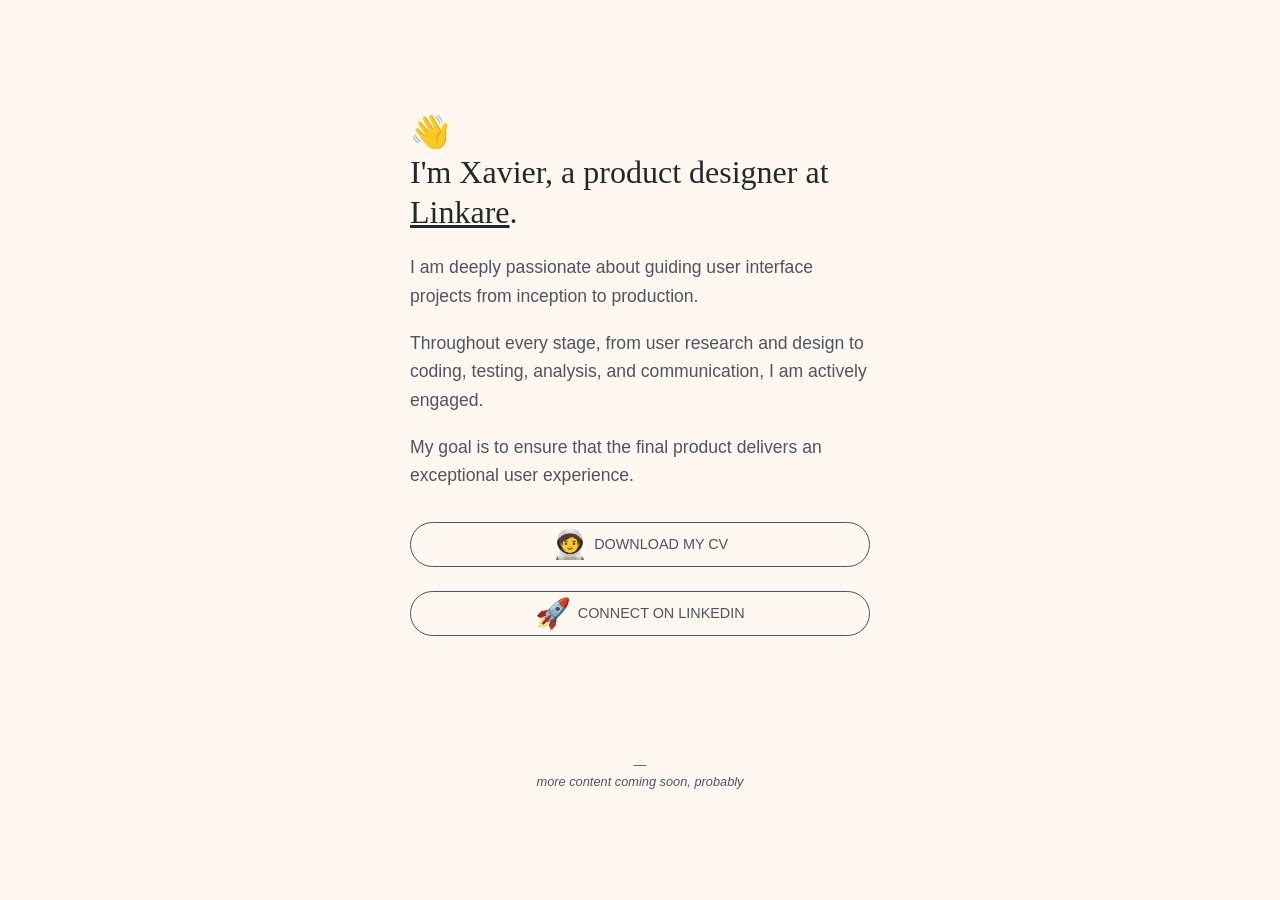
==== index.html @ 376df2b8 "lang change" ====
<!DOCTYPE html>
<html lang="en">
    <head>
        <meta charset='utf-8'>
        <meta http-equiv="X-UA-Compatible" content="chrome=1">
        <meta content="width=device-width, initial-scale=1" name="viewport" />
        <meta name="description" content="xgoncalves.github.io : ">

        <link rel="stylesheet" type="text/css" media="screen" href="styles/stylesheet.css">

        <title>Xavier G.</title>
        <link rel="icon" type="image/x-icon" href="/resources/favicon.ico">
    </head>

    <body>
        <a href="#main-content" id="skip-to-content">Skip to content</a>
        <div id="main-content">
            <div class="card">
                <h1><span>👋</span> I'm Xavier, a product designer at <a href="https://www.linkare.com" target="_blank" title="Linkare website">Linkare</a>.</h1>
                <p>I am deeply passionate about guiding user interface projects from inception to production.</p>
                <p>Throughout every stage, from user research and design to coding, testing, analysis, and communication, I am actively engaged.</p>
                <p>My goal is to ensure that the final product delivers an exceptional user experience.</p>
                <div class="links">
                    <a href="resources/XavierGoncalves-CV.pdf" target="_blank" title="curriculum"><span>🧑‍🚀</span> Download my CV</a>
                    <a href="https://www.linkedin.com/in/xavier-goncalves/" target="_blank" title="linkedin"><span>🚀</span> Connect on Linkedin</a>
                </div>
            </div>
            <p class="coming-soon">—<br/>more content coming soon, probably</p>
        </div>
    </body>
</html>
---- styles/stylesheet.css ----
html,
body {
    height: 100%;
}

body {
    background: #FFF8F0;
    color: #20292C;
    padding: 0;
    margin: 0;
    font-family: Georgia, Times, Times New Roman, serif;
}

#skip-to-content {
    clip: rect(0 0 0 0);
    position: absolute;
}

#main-content {
    padding: 1rem;
}

.card {
    margin: 4rem auto;
    max-width: 460px;
    padding: 2rem 2rem;
}

h1 {
    font-weight: normal;
    margin-top: 0;
    line-height: 2.5rem;
}

h1 span {
    display: block;
}

h1 a {
    color: #20292C;
}

p {
    font-size: 1.1rem;
}

p,
.links a {
    line-height: 1.8rem;
    font-family: Arial, Helvetica, sans-serif;
    color: #4B5563;
    display: block;
}

.links {
    margin-top: 2rem;
}

.links a {
    margin-bottom: 1.5rem;
    text-decoration: none;
    display: flex;
    border: 1px solid #4B5563;
    border-radius: 50px;
    justify-content: center;
    align-items: center;
    padding: 7px 20px;
    text-transform: uppercase;
    font-size: 0.9rem;
}

.links a:hover {
    background: #20292C;
    color: #FFF8F0;
}

a span {
    font-size: 1.8rem;
    margin-right: 0.4rem;
}

.coming-soon {
    color: #4B5563;
    line-height: 1.1rem;
    text-align: center;
    font-style: italic;
    font-size: 0.8rem;
}

@media screen and (max-width: 600px) {
    .card {
        margin: 1rem auto 2rem;
        max-width: 100%;
    }
}
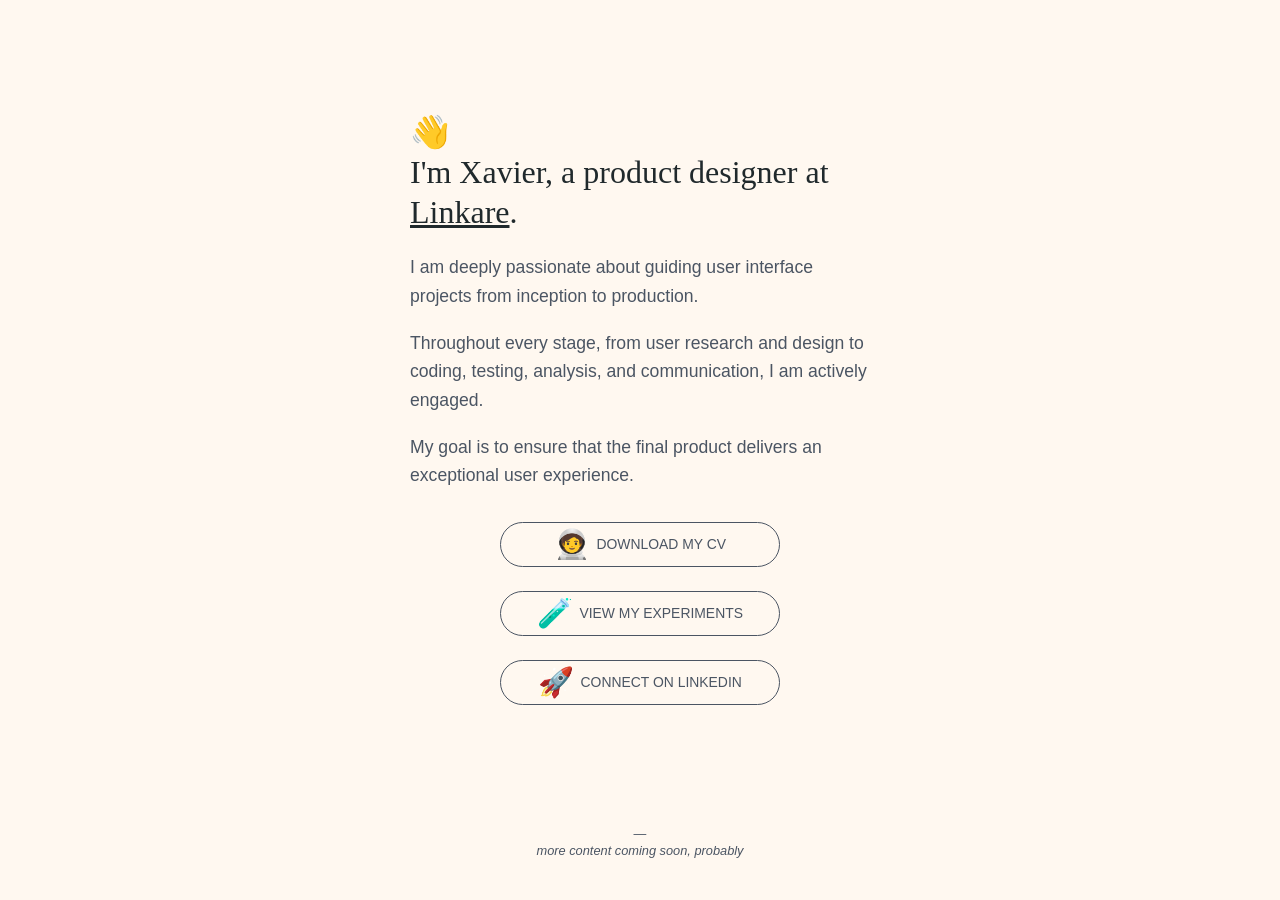
==== commit 21105b1d: "Add new link" ====
--- a/index.html
+++ b/index.html
@@ -22,6 +22,7 @@
                 <p>My goal is to ensure that the final product delivers an exceptional user experience.</p>
                 <div class="links">
                     <a href="resources/XavierGoncalves-CV.pdf" target="_blank" title="curriculum"><span>🧑‍🚀</span> Download my CV</a>
+                    <a href="https://codepen.io/collection/ArprPM" target="_blank" title="experiments"><span>🧪</span> View my experiments</a>
                     <a href="https://www.linkedin.com/in/xavier-goncalves/" target="_blank" title="linkedin"><span>🚀</span> Connect on Linkedin</a>
                 </div>
             </div>
--- a/styles/stylesheet.css
+++ b/styles/stylesheet.css
@@ -53,7 +53,8 @@
 }
 
 .links {
-    margin-top: 2rem;
+    margin: 2rem auto 0;
+    max-width: 280px;
 }
 
 .links a {
@@ -66,7 +67,8 @@
     align-items: center;
     padding: 7px 20px;
     text-transform: uppercase;
-    font-size: 0.9rem;
+    font-size: 0.87rem;
+    max-width: 280px;
 }
 
 .links a:hover {
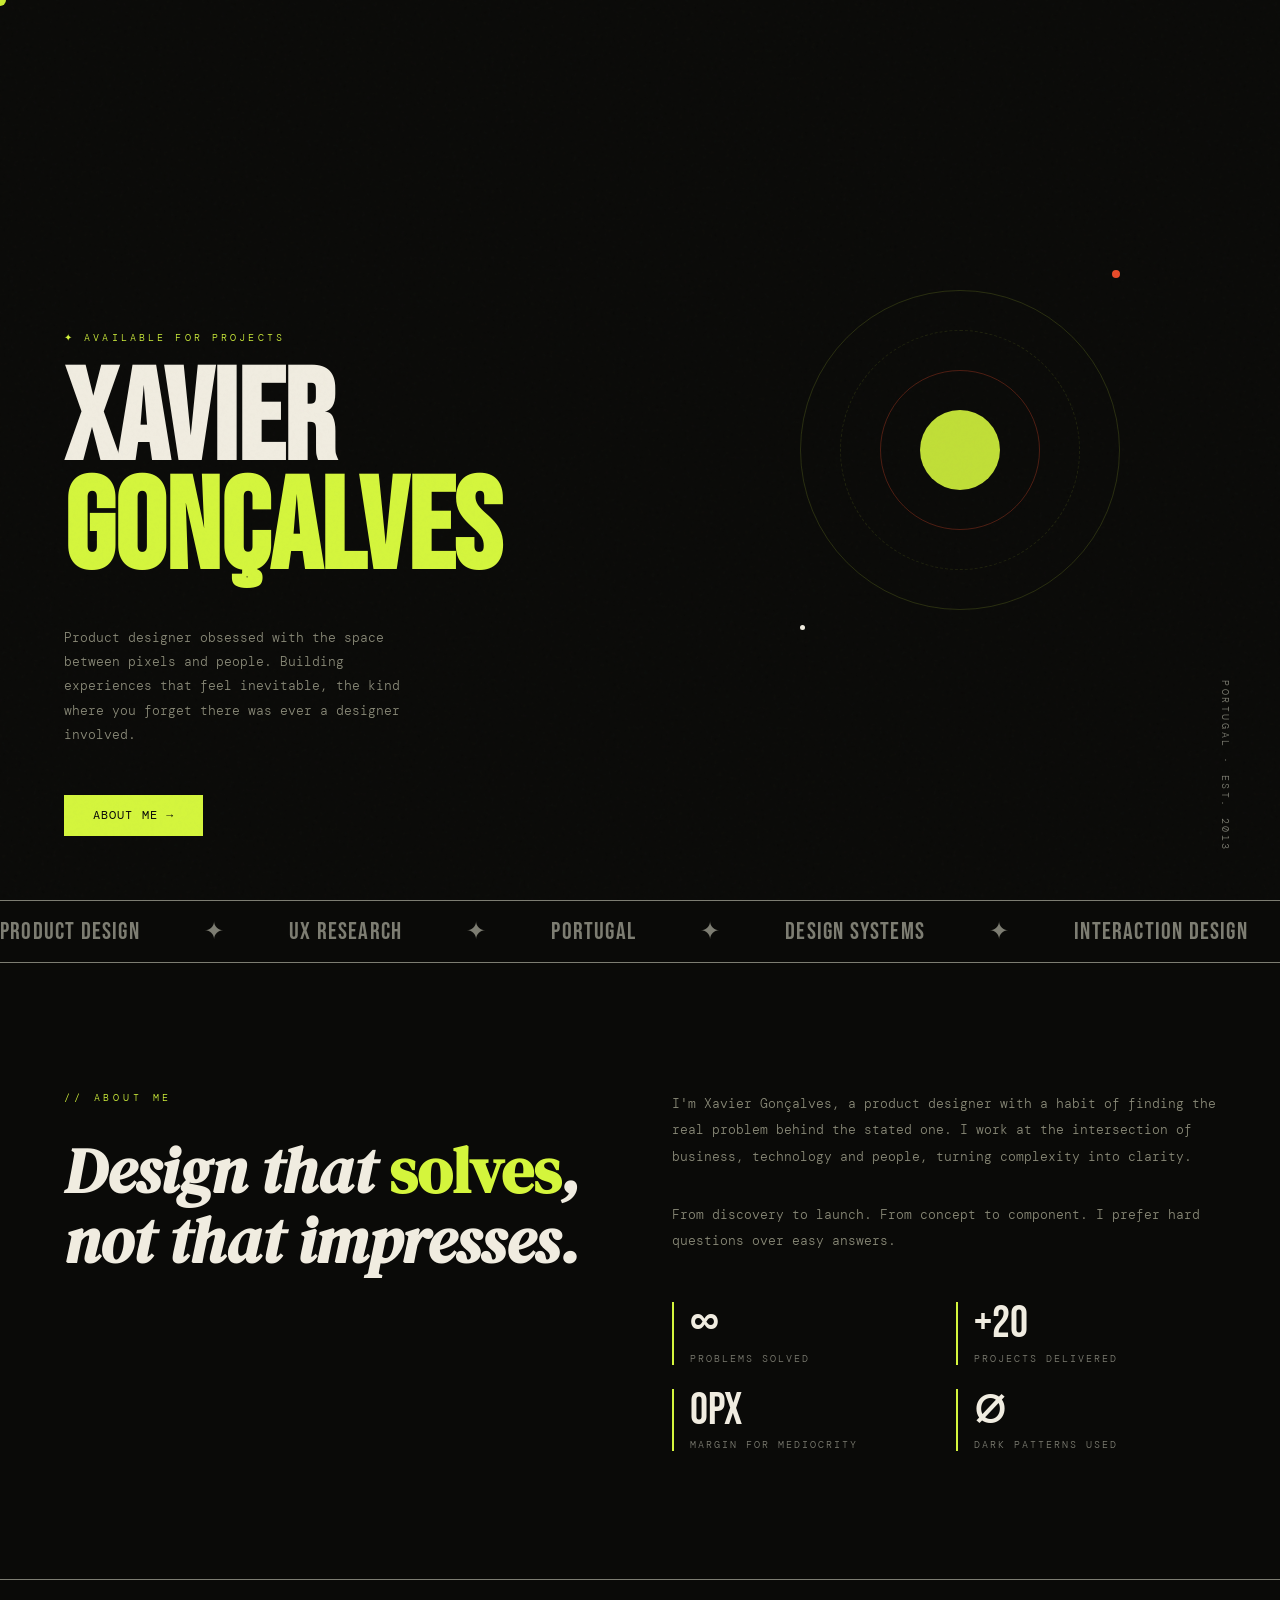
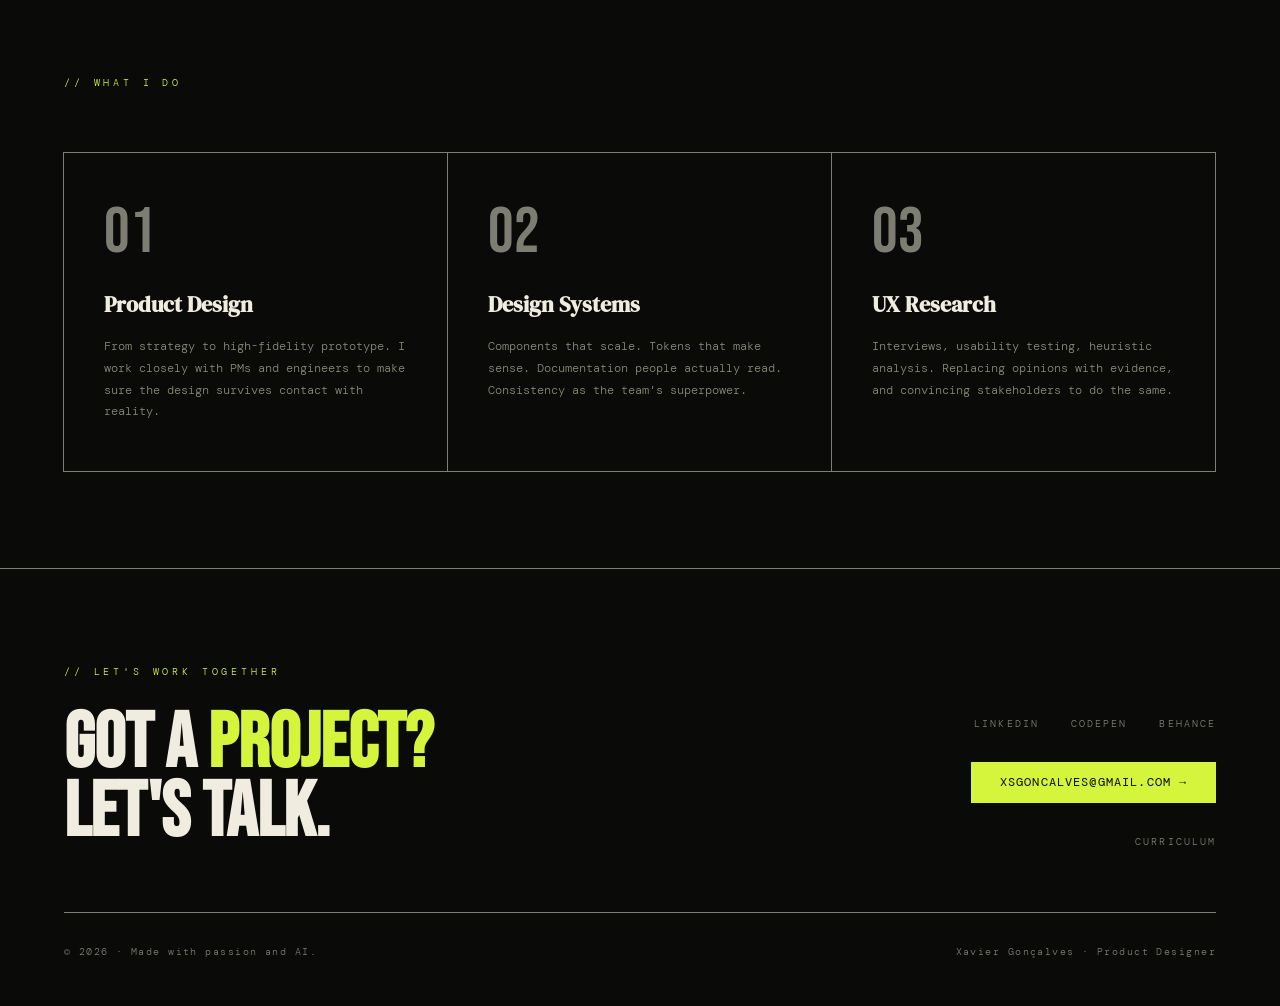
==== commit 9d4836d7: "Redesign Out with old, in with the new" ====
--- a/index.html
+++ b/index.html
@@ -1,32 +1,740 @@
 <!DOCTYPE html>
 <html lang="en">
-    <head>
-        <meta charset='utf-8'>
-        <meta http-equiv="X-UA-Compatible" content="chrome=1">
-        <meta content="width=device-width, initial-scale=1" name="viewport" />
-        <meta name="description" content="xgoncalves.github.io : ">
-
-        <link rel="stylesheet" type="text/css" media="screen" href="styles/stylesheet.css">
-
-        <title>Xavier G.</title>
-        <link rel="icon" type="image/x-icon" href="/resources/favicon.ico">
-    </head>
-
-    <body>
-        <a href="#main-content" id="skip-to-content">Skip to content</a>
-        <div id="main-content">
-            <div class="card">
-                <h1><span>👋</span> I'm Xavier, a product designer at <a href="https://www.linkare.com" target="_blank" title="Linkare website">Linkare</a>.</h1>
-                <p>I am deeply passionate about guiding user interface projects from inception to production.</p>
-                <p>Throughout every stage, from user research and design to coding, testing, analysis, and communication, I am actively engaged.</p>
-                <p>My goal is to ensure that the final product delivers an exceptional user experience.</p>
-                <div class="links">
-                    <a href="resources/XavierGoncalves-CV.pdf" target="_blank" title="curriculum"><span>🧑‍🚀</span> Download my CV</a>
-                    <a href="https://codepen.io/collection/ArprPM" target="_blank" title="experiments"><span>🧪</span> View my experiments</a>
-                    <a href="https://www.linkedin.com/in/xavier-goncalves/" target="_blank" title="linkedin"><span>🚀</span> Connect on Linkedin</a>
-                </div>
-            </div>
-            <p class="coming-soon">—<br/>more content coming soon, probably</p>
+<head>
+  <meta charset="UTF-8" />
+  <meta name="viewport" content="width=device-width, initial-scale=1.0"/>
+  <title>Xavier Gonçalves · Product Designer</title>
+  <link rel="icon" type="image/png" href="./favicon.png">
+  <link href="https://fonts.googleapis.com/css2?family=Bebas+Neue&family=DM+Serif+Display:ital@0;1&family=DM+Mono:wght@300;400&display=swap" rel="stylesheet"/>
+  <style>
+    :root {
+      --bg: #0a0a08;
+      --ink: #f0ece0;
+      --accent: #d4f53c;
+      --red: #e84b2a;
+      --muted: #7d7d72;
+      --mid: #8a8a78;
+    }
+
+    *, *::before, *::after { box-sizing: border-box; margin: 0; padding: 0; }
+
+    html { scroll-behavior: smooth; }
+
+    body {
+      background: var(--bg);
+      color: var(--ink);
+      font-family: 'DM Mono', monospace;
+      font-weight: 300;
+      overflow-x: hidden;
+      cursor: none;
+    }
+
+    /* CUSTOM CURSOR */
+    #cursor {
+      position: fixed;
+      width: 12px; height: 12px;
+      background: var(--accent);
+      border-radius: 50%;
+      pointer-events: none;
+      z-index: 9999;
+      transform: translate(-50%, -50%);
+      transition: transform 0.1s, width 0.2s, height 0.2s, background 0.2s;
+      mix-blend-mode: difference;
+    }
+    #cursor.hovering {
+      width: 40px; height: 40px;
+      background: var(--accent);
+    }
+
+    /* NOISE OVERLAY */
+    body::before {
+      content: '';
+      position: fixed;
+      inset: 0;
+      background-image: url("data:image/svg+xml,%3Csvg viewBox='0 0 256 256' xmlns='http://www.w3.org/2000/svg'%3E%3Cfilter id='noise'%3E%3CfeTurbulence type='fractalNoise' baseFrequency='0.9' numOctaves='4' stitchTiles='stitch'/%3E%3C/filter%3E%3Crect width='100%25' height='100%25' filter='url(%23noise)' opacity='0.04'/%3E%3C/svg%3E");
+      pointer-events: none;
+      z-index: 9998;
+      opacity: 0.5;
+    }
+
+    /* HERO */
+    #hero {
+      min-height: 100vh;
+      display: grid;
+      grid-template-columns: 1fr 1fr;
+      position: relative;
+      overflow: hidden;
+    }
+
+    .hero-left {
+      display: flex;
+      flex-direction: column;
+      justify-content: flex-end;
+      padding: 4rem 3rem 4rem 4rem;
+      position: relative;
+      z-index: 2;
+    }
+
+    .tag {
+      font-size: 0.65rem;
+      letter-spacing: 0.3em;
+      color: var(--accent);
+      text-transform: uppercase;
+      margin-bottom: 1.5rem;
+      opacity: 0;
+      animation: fadeUp 0.8s forwards 0.3s;
+    }
+
+    .hero-name {
+      font-family: 'Bebas Neue', sans-serif;
+      font-size: clamp(4.5rem, 10vw, 10rem);
+      line-height: 0.85;
+      color: var(--ink);
+      opacity: 0;
+      animation: fadeUp 0.9s forwards 0.5s;
+    }
+
+    .hero-name span {
+      color: var(--accent);
+      display: block;
+    }
+
+    .hero-desc {
+      margin-top: 2.5rem;
+      font-size: 0.8rem;
+      line-height: 1.9;
+      color: var(--mid);
+      max-width: 340px;
+      opacity: 0;
+      animation: fadeUp 0.9s forwards 0.8s;
+    }
+
+    .hero-cta {
+      margin-top: 3rem;
+      display: flex;
+      align-items: center;
+      gap: 2rem;
+      opacity: 0;
+      animation: fadeUp 0.9s forwards 1s;
+    }
+
+    .btn-primary {
+      display: inline-flex;
+      align-items: center;
+      gap: 0.6rem;
+      background: var(--accent);
+      color: var(--bg);
+      padding: 0.8rem 1.8rem;
+      font-family: 'DM Mono', monospace;
+      font-size: 0.72rem;
+      letter-spacing: 0.1em;
+      text-decoration: none;
+      text-transform: uppercase;
+      font-weight: 400;
+      transition: background 0.2s, transform 0.2s;
+    }
+    .btn-primary:hover {
+      background: var(--ink);
+      transform: translateY(-2px);
+    }
+
+    .scroll-hint {
+      font-size: 0.65rem;
+      letter-spacing: 0.2em;
+      color: var(--muted);
+      text-transform: uppercase;
+    }
+
+    .hero-right {
+      position: relative;
+      overflow: hidden;
+    }
+
+    .hero-visual {
+      position: absolute;
+      inset: 0;
+      display: flex;
+      align-items: center;
+      justify-content: center;
+    }
+
+    /* Animated geometric design element */
+    .geo-ring {
+      position: absolute;
+      border-radius: 50%;
+      border: 1px solid;
+      animation: spin linear infinite;
+    }
+    .geo-ring:nth-child(1) {
+      width: 320px; height: 320px;
+      border-color: rgba(212,245,60,0.15);
+      animation-duration: 20s;
+    }
+    .geo-ring:nth-child(2) {
+      width: 240px; height: 240px;
+      border-color: rgba(212,245,60,0.1);
+      border-style: dashed;
+      animation-duration: 14s;
+      animation-direction: reverse;
+    }
+    .geo-ring:nth-child(3) {
+      width: 160px; height: 160px;
+      border-color: rgba(232,75,42,0.3);
+      animation-duration: 9s;
+    }
+
+    .geo-dot {
+      position: absolute;
+      border-radius: 50%;
+    }
+    .geo-dot:nth-child(4) {
+      width: 80px; height: 80px;
+      background: var(--accent);
+      opacity: 0.9;
+      animation: pulse 3s ease-in-out infinite;
+    }
+    .geo-dot:nth-child(5) {
+      width: 8px; height: 8px;
+      background: var(--red);
+      top: 30%; right: 25%;
+      animation: float 4s ease-in-out infinite;
+    }
+    .geo-dot:nth-child(6) {
+      width: 5px; height: 5px;
+      background: var(--ink);
+      bottom: 30%; left: 25%;
+      animation: float 5s ease-in-out infinite 1s;
+    }
+
+    .hero-country {
+      position: absolute;
+      bottom: 3rem;
+      right: 3rem;
+      font-size: 0.65rem;
+      letter-spacing: 0.25em;
+      text-transform: uppercase;
+      color: var(--muted);
+      writing-mode: vertical-rl;
+      opacity: 0;
+      animation: fadeIn 1s forwards 1.5s;
+    }
+
+    /* MARQUEE */
+    .marquee-wrap {
+      border-top: 1px solid var(--muted);
+      border-bottom: 1px solid var(--muted);
+      overflow: hidden;
+      padding: 1rem 0;
+      background: transparent;
+    }
+
+    .marquee-track {
+      display: flex;
+      gap: 4rem;
+      white-space: nowrap;
+      animation: marquee 18s linear infinite;
+    }
+
+    .marquee-item {
+      font-family: 'Bebas Neue', sans-serif;
+      font-size: 1.5rem;
+      letter-spacing: 0.05em;
+      color: var(--muted);
+      flex-shrink: 0;
+    }
+
+    .marquee-item b {
+      color: var(--accent);
+    }
+
+    /* ABOUT SECTION */
+    #about {
+      display: grid;
+      grid-template-columns: 1fr 1fr;
+      padding: 8rem 4rem;
+      gap: 4rem;
+    }
+
+    .section-label {
+      font-size: 0.6rem;
+      letter-spacing: 0.4em;
+      text-transform: uppercase;
+      color: var(--accent);
+      margin-bottom: 2rem;
+    }
+
+    .about-left h2 {
+      font-family: 'DM Serif Display', serif;
+      font-style: italic;
+      font-size: clamp(2.5rem, 5vw, 4rem);
+      line-height: 1.1;
+      color: var(--ink);
+    }
+
+    .about-left h2 strong {
+      font-style: normal;
+      color: var(--accent);
+    }
+
+    .about-right {
+      display: flex;
+      flex-direction: column;
+      justify-content: center;
+      gap: 2rem;
+    }
+
+    .about-right p {
+      font-size: 0.82rem;
+      line-height: 2;
+      color: var(--mid);
+    }
+
+    .stats-grid {
+      display: grid;
+      grid-template-columns: 1fr 1fr;
+      gap: 1.5rem;
+      margin-top: 1rem;
+    }
+
+    .stat-item {
+      border-left: 2px solid var(--accent);
+      padding-left: 1rem;
+    }
+
+    .stat-num {
+      font-family: 'Bebas Neue', sans-serif;
+      font-size: 2.8rem;
+      color: var(--ink);
+      line-height: 1;
+    }
+
+    .stat-label {
+      font-size: 0.62rem;
+      letter-spacing: 0.2em;
+      text-transform: uppercase;
+      color: var(--muted);
+      margin-top: 0.3rem;
+    }
+
+    /* SERVICES */
+    #services {
+      padding: 6rem 4rem;
+      border-top: 1px solid var(--muted);
+    }
+
+    #services .section-label { margin-bottom: 4rem; }
+
+    .services-grid {
+      display: grid;
+      grid-template-columns: repeat(3, 1fr);
+      gap: 0;
+    }
+
+    .service-card {
+      padding: 3rem 2.5rem;
+      border: 1px solid var(--muted);
+      margin: -1px 0 0 -1px;
+      position: relative;
+      overflow: hidden;
+      transition: border-color 0.3s;
+    }
+
+    .service-card::before {
+      content: '';
+      position: absolute;
+      inset: 0;
+      background: var(--accent);
+      transform: scaleY(0);
+      transform-origin: bottom;
+      transition: transform 0.4s cubic-bezier(0.76, 0, 0.24, 1);
+      z-index: 0;
+    }
+
+    .service-card:hover::before { transform: scaleY(1); }
+    .service-card:hover .service-num,
+    .service-card:hover .service-title,
+    .service-card:hover .service-text { color: var(--bg); }
+
+    .service-num {
+      font-family: 'Bebas Neue', sans-serif;
+      font-size: 4rem;
+      color: var(--muted);
+      line-height: 1;
+      position: relative;
+      z-index: 1;
+      transition: color 0.3s;
+    }
+
+    .service-title {
+      font-family: 'DM Serif Display', serif;
+      font-size: 1.4rem;
+      color: var(--ink);
+      margin: 1.5rem 0 1rem;
+      position: relative;
+      z-index: 1;
+      transition: color 0.3s;
+    }
+
+    .service-text {
+      font-size: 0.75rem;
+      line-height: 1.8;
+      color: var(--mid);
+      position: relative;
+      z-index: 1;
+      transition: color 0.3s;
+    }
+
+    /* FOOTER */
+    #footer {
+      padding: 6rem 4rem 3rem;
+      border-top: 1px solid var(--muted);
+      display: grid;
+      grid-template-columns: 1fr 1fr;
+      gap: 4rem;
+      align-items: end;
+    }
+
+    .footer-headline {
+      font-family: 'Bebas Neue', sans-serif;
+      font-size: clamp(3rem, 6vw, 6rem);
+      line-height: 0.9;
+      color: var(--ink);
+    }
+
+    .footer-headline span { color: var(--accent); }
+
+    .footer-right {
+      display: flex;
+      flex-direction: column;
+      gap: 2rem;
+      align-items: flex-end;
+    }
+
+    .social-row {
+      display: flex;
+      gap: 2rem;
+    }
+
+    .social-link {
+      font-size: 0.65rem;
+      letter-spacing: 0.2em;
+      text-transform: uppercase;
+      color: var(--muted);
+      text-decoration: none;
+      transition: color 0.2s;
+      position: relative;
+    }
+
+    .social-link::after {
+      content: '';
+      position: absolute;
+      left: 0; bottom: -2px;
+      width: 0; height: 1px;
+      background: var(--accent);
+      transition: width 0.3s;
+    }
+
+    .social-link:hover { color: var(--accent); }
+    .social-link:hover::after { width: 100%; }
+
+    .footer-copy {
+      font-size: 0.6rem;
+      color: var(--muted);
+      letter-spacing: 0.15em;
+    }
+
+    .footer-bottom {
+      grid-column: 1 / -1;
+      border-top: 1px solid var(--muted);
+      padding-top: 2rem;
+      display: flex;
+      justify-content: space-between;
+      align-items: center;
+    }
+
+    /* FOCUS VISIBLE */
+    :focus-visible {
+      outline: 2px solid var(--accent);
+      outline-offset: 4px;
+    }
+
+    /* SKIP LINK */
+    .skip-link {
+      position: absolute;
+      top: -100%;
+      left: 1rem;
+      background: var(--accent);
+      color: var(--bg);
+      padding: 0.6rem 1.2rem;
+      font-size: 0.8rem;
+      font-weight: 400;
+      text-decoration: none;
+      z-index: 99999;
+      transition: top 0.2s;
+    }
+    .skip-link:focus { top: 1rem; }
+
+    /* ANIMATIONS */
+    @keyframes fadeUp {
+      from { opacity: 0; transform: translateY(30px); }
+      to { opacity: 1; transform: translateY(0); }
+    }
+    @keyframes fadeIn {
+      from { opacity: 0; }
+      to { opacity: 1; }
+    }
+    @keyframes spin {
+      from { transform: rotate(0deg); }
+      to { transform: rotate(360deg); }
+    }
+    @keyframes pulse {
+      0%, 100% { transform: scale(1); opacity: 0.9; }
+      50% { transform: scale(1.1); opacity: 0.6; }
+    }
+    @keyframes float {
+      0%, 100% { transform: translateY(0); }
+      50% { transform: translateY(-15px); }
+    }
+    @keyframes marquee {
+      from { transform: translateX(0); }
+      to { transform: translateX(-50%); }
+    }
+
+    /* SCROLL ANIMATIONS */
+    .reveal {
+      opacity: 0;
+      transform: translateY(40px);
+      transition: opacity 0.8s ease, transform 0.8s ease;
+    }
+    .reveal.visible {
+      opacity: 1;
+      transform: none;
+    }
+
+    /* REDUCED MOTION */
+    @media (prefers-reduced-motion: reduce) {
+      *, *::before, *::after {
+        animation-duration: 0.01ms !important;
+        animation-iteration-count: 1 !important;
+        transition-duration: 0.01ms !important;
+      }
+      .marquee-track { animation: none; }
+      body { cursor: auto; }
+      #cursor { display: none; }
+      .reveal { opacity: 1; transform: none; }
+    }
+
+    /* RESPONSIVE */
+    @media (max-width: 768px) {
+      #hero { grid-template-columns: 1fr; }
+      .hero-right { display: none; }
+      #about { grid-template-columns: 1fr; padding: 4rem 2rem; }
+      .services-grid { grid-template-columns: 1fr; }
+      #services { padding: 4rem 2rem; }
+      #footer { grid-template-columns: 1fr; padding: 4rem 2rem 2rem; }
+      .footer-right { align-items: flex-start; }
+    }
+  </style>
+</head>
+<body>
+
+  <a href="#hero" class="skip-link">Skip to content</a>
+
+  <div id="cursor" aria-hidden="true"></div>
+
+  <!-- HERO -->
+  <section id="hero">
+    <div class="hero-left">
+      <p class="tag">✦ Available for projects</p>
+      <h1 class="hero-name">
+        Xavier
+        <span>Gonçalves</span>
+      </h1>
+      <p class="hero-desc">
+        Product designer obsessed with the space between pixels and people.
+        Building experiences that feel inevitable, the kind where you forget
+        there was ever a designer involved.
+      </p>
+      <div class="hero-cta">
+        <a href="#about" class="btn-primary">About me →</a>
+      </div>
+    </div>
+    <div class="hero-right" aria-hidden="true">
+      <div class="hero-visual">
+        <div class="geo-ring"></div>
+        <div class="geo-ring"></div>
+        <div class="geo-ring"></div>
+        <div class="geo-dot"></div>
+        <div class="geo-dot"></div>
+        <div class="geo-dot"></div>
+      </div>
+      <p class="hero-country">Portugal · Est. 2013</p>
+    </div>
+  </section>
+
+  <!-- MARQUEE -->
+  <div class="marquee-wrap" aria-hidden="true">
+    <div class="marquee-track">
+      <span class="marquee-item">Product Design</span>
+      <span class="marquee-item">✦</span>
+      <span class="marquee-item">UX Research</span>
+      <span class="marquee-item">✦</span>
+      <span class="marquee-item">Portugal</span>
+      <span class="marquee-item">✦</span>
+      <span class="marquee-item">Design Systems</span>
+      <span class="marquee-item">✦</span>
+      <span class="marquee-item">Interaction Design</span>
+      <span class="marquee-item">✦</span>
+      <span class="marquee-item">Xavier</span>
+      <span class="marquee-item">✦</span>
+      <span class="marquee-item">Product Design</span>
+      <span class="marquee-item">✦</span>
+      <span class="marquee-item">UX Research</span>
+      <span class="marquee-item">✦</span>
+      <span class="marquee-item">Portugal</span>
+      <span class="marquee-item">✦</span>
+      <span class="marquee-item">Design Systems</span>
+      <span class="marquee-item">✦</span>
+      <span class="marquee-item">Interaction Design</span>
+      <span class="marquee-item">✦</span>
+      <span class="marquee-item">Gonçalves</span>
+      <span class="marquee-item">✦</span>
+    </div>
+  </div>
+
+  <!-- ABOUT -->
+  <section id="about">
+    <div class="about-left reveal">
+      <p class="section-label">// about me</p>
+      <h2>
+        Design that <strong>solves</strong>,
+        not that <em>impresses.</em>
+      </h2>
+    </div>
+    <div class="about-right reveal">
+      <p>
+        I'm Xavier Gonçalves, a product designer with a habit of finding
+        the real problem behind the stated one. I work at the intersection
+        of business, technology and people, turning complexity into clarity.
+      </p>
+      <p>
+        From discovery to launch. From concept to component. I prefer
+        hard questions over easy answers.
+      </p>
+      <div class="stats-grid">
+        <div class="stat-item">
+          <div class="stat-num">∞</div>
+          <div class="stat-label">Problems solved</div>
         </div>
-    </body>
+        <div class="stat-item">
+          <div class="stat-num">+20</div>
+          <div class="stat-label">Projects delivered</div>
+        </div>
+        <div class="stat-item">
+          <div class="stat-num">0px</div>
+          <div class="stat-label">Margin for mediocrity</div>
+        </div>
+        <div class="stat-item">
+          <div class="stat-num">∅</div>
+          <div class="stat-label">Dark patterns used</div>
+        </div>
+      </div>
+    </div>
+  </section>
+
+  <!-- SERVICES -->
+  <section id="services">
+    <p class="section-label">// what I do</p>
+    <div class="services-grid">
+      <div class="service-card reveal">
+        <div class="service-num">01</div>
+        <h3 class="service-title">Product Design</h3>
+        <p class="service-text">
+          From strategy to high-fidelity prototype.
+          I work closely with PMs and engineers to make sure
+          the design survives contact with reality.
+        </p>
+      </div>
+      <div class="service-card reveal">
+        <div class="service-num">02</div>
+        <h3 class="service-title">Design Systems</h3>
+        <p class="service-text">
+          Components that scale. Tokens that make sense.
+          Documentation people actually read. Consistency
+          as the team's superpower.
+        </p>
+      </div>
+      <div class="service-card reveal">
+        <div class="service-num">03</div>
+        <h3 class="service-title">UX Research</h3>
+        <p class="service-text">
+          Interviews, usability testing, heuristic analysis.
+          Replacing opinions with evidence, and convincing
+          stakeholders to do the same.
+        </p>
+      </div>
+    </div>
+  </section>
+
+  <!-- FOOTER -->
+  <footer id="footer">
+    <div class="footer-left reveal">
+      <p class="section-label">// let's work together</p>
+      <h2 class="footer-headline">
+        Got a <span>project?</span><br>
+        Let's talk.
+      </h2>
+    </div>
+    <div class="footer-right reveal">
+      <div class="social-row">
+        <a href="https://www.linkedin.com/in/xavier-goncalves" target="_blank" rel="noopener noreferrer" class="social-link">LinkedIn</a>
+        <a href="https://codepen.io/collection/ArprPM" target="_blank" rel="noopener noreferrer" class="social-link">Codepen</a>
+        <a href="https://www.behance.net/xaviergoncalves" target="_blank" rel="noopener noreferrer" class="social-link">Behance</a>
+      </div>
+      <a href="mailto:xsgoncalves@gmail.com" class="btn-primary">xsgoncalves@gmail.com →</a>
+      <a href="https://xgoncalves.github.io/resources/XavierGoncalves-CV.pdf" target="_blank" rel="noopener noreferrer" class="social-link">Curriculum</a>
+    </div>
+    <div class="footer-bottom">
+      <span class="footer-copy">© 2026 · Made with passion and AI.</span>
+      <span class="footer-copy">Xavier Gonçalves · Product Designer</span>
+    </div>
+  </footer>
+
+  <script>
+    // Custom cursor
+    const cursor = document.getElementById('cursor');
+    document.addEventListener('mousemove', e => {
+      cursor.style.left = e.clientX + 'px';
+      cursor.style.top = e.clientY + 'px';
+    });
+
+    const hoverTargets = document.querySelectorAll('a, button, .service-card');
+    hoverTargets.forEach(el => {
+      el.addEventListener('mouseenter', () => cursor.classList.add('hovering'));
+      el.addEventListener('mouseleave', () => cursor.classList.remove('hovering'));
+    });
+
+    // Scroll reveal
+    const reveals = document.querySelectorAll('.reveal');
+    const observer = new IntersectionObserver((entries) => {
+      entries.forEach((entry, i) => {
+        if (entry.isIntersecting) {
+          setTimeout(() => entry.target.classList.add('visible'), i * 120);
+          observer.unobserve(entry.target);
+        }
+      });
+    }, { threshold: 0.1 });
+    reveals.forEach(el => observer.observe(el));
+
+    // Parallax on hero geo rings
+    document.addEventListener('mousemove', e => {
+      const x = (e.clientX / window.innerWidth - 0.5) * 20;
+      const y = (e.clientY / window.innerHeight - 0.5) * 20;
+      document.querySelectorAll('.geo-ring').forEach((ring, i) => {
+        const factor = (i + 1) * 0.4;
+        ring.style.transform = `translate(${x * factor}px, ${y * factor}px)`;
+      });
+    });
+  </script>
+</body>
 </html>
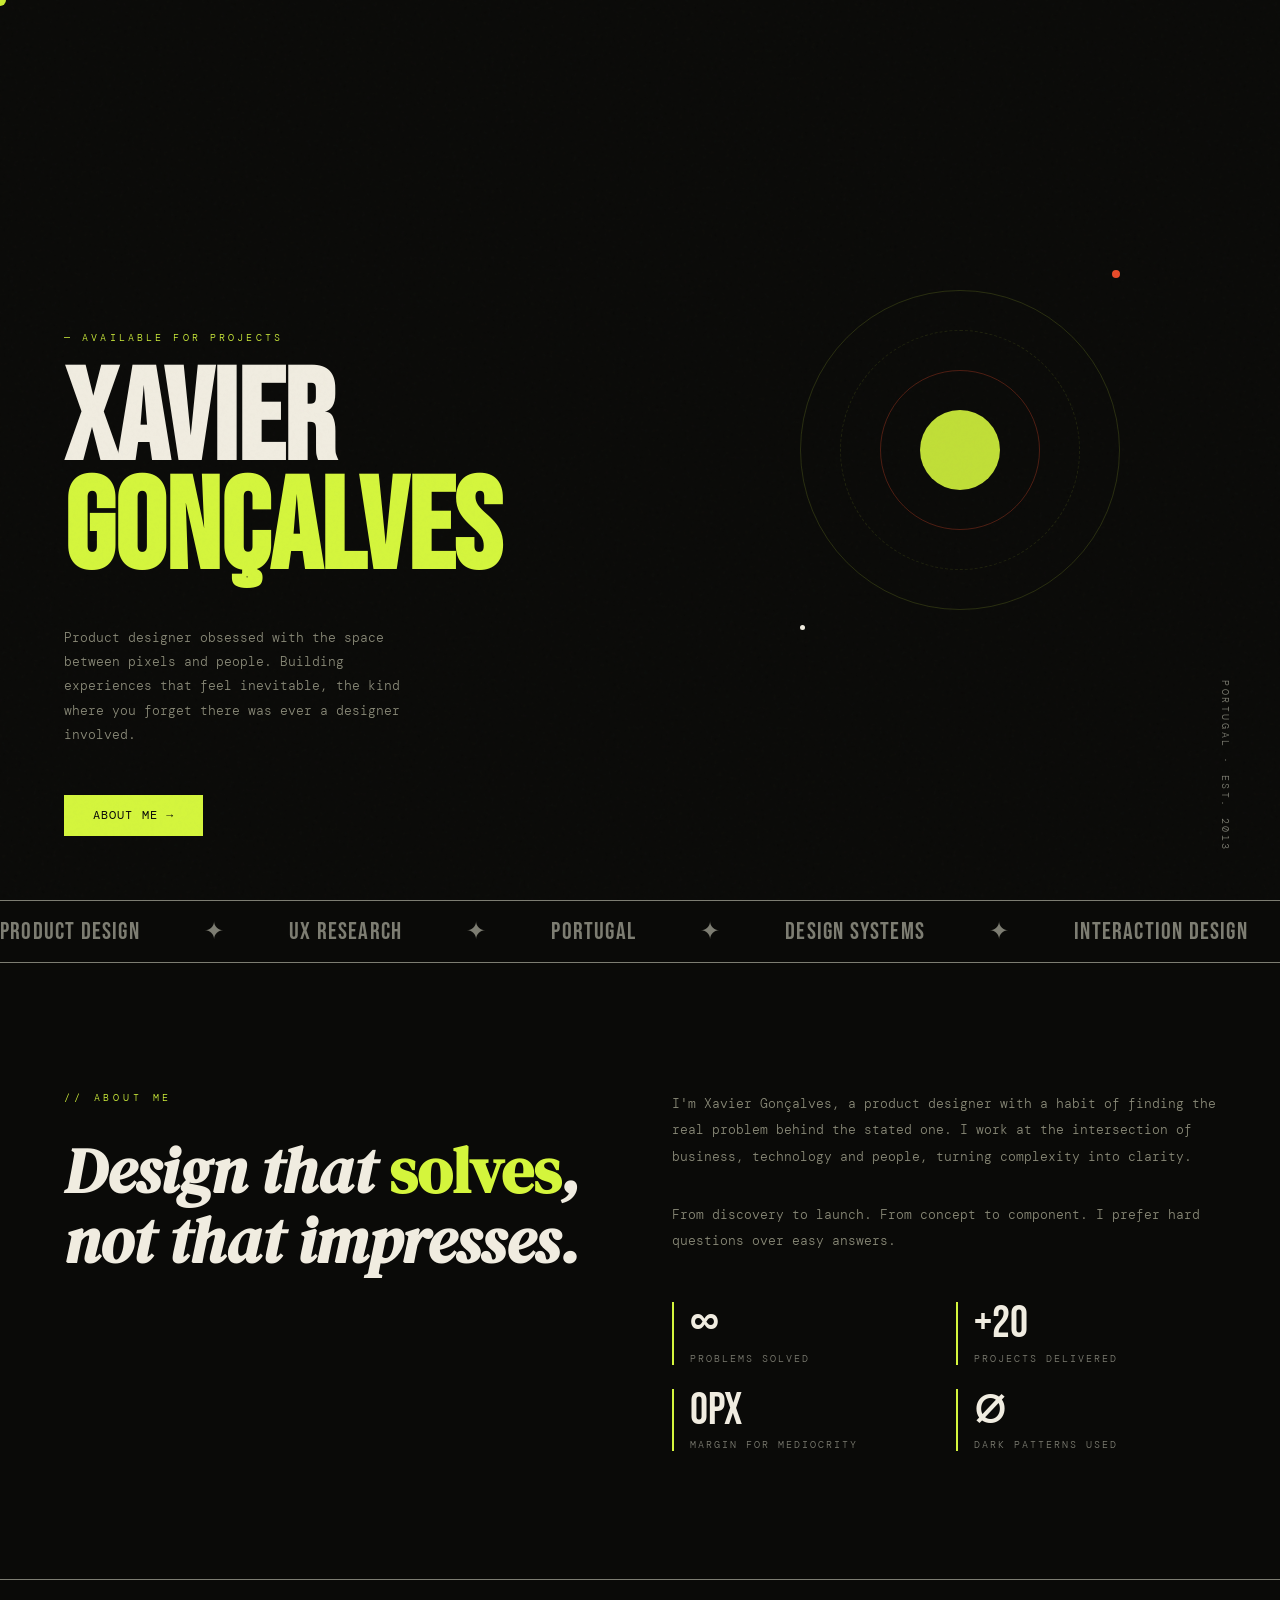
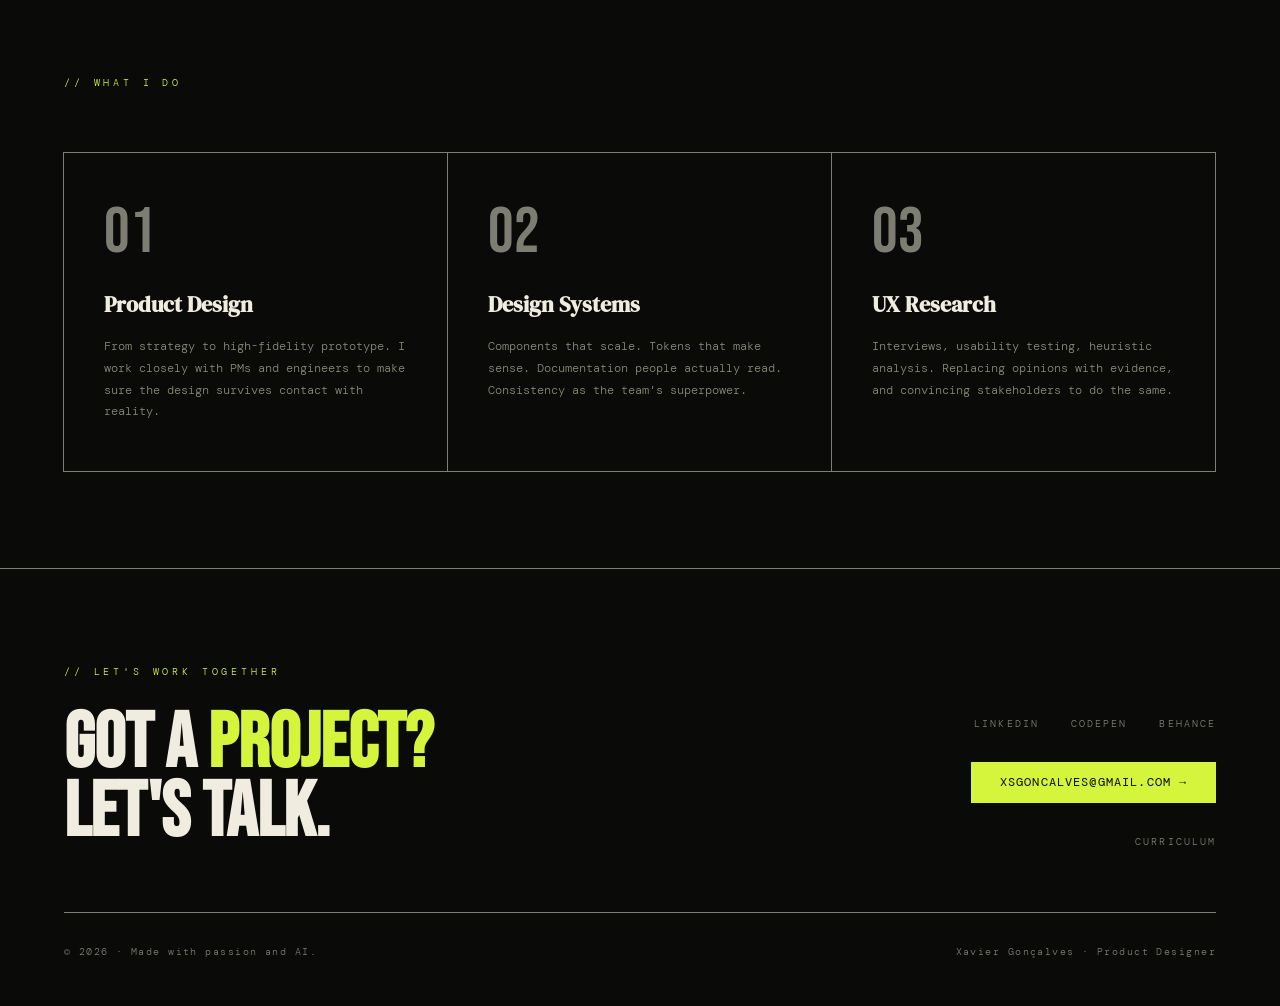
==== commit fcfd2b02: "Update index.html changed character" ====
--- a/index.html
+++ b/index.html
@@ -545,7 +545,7 @@
   <!-- HERO -->
   <section id="hero">
     <div class="hero-left">
-      <p class="tag">✦ Available for projects</p>
+      <p class="tag">— Available for projects</p>
       <h1 class="hero-name">
         Xavier
         <span>Gonçalves</span>
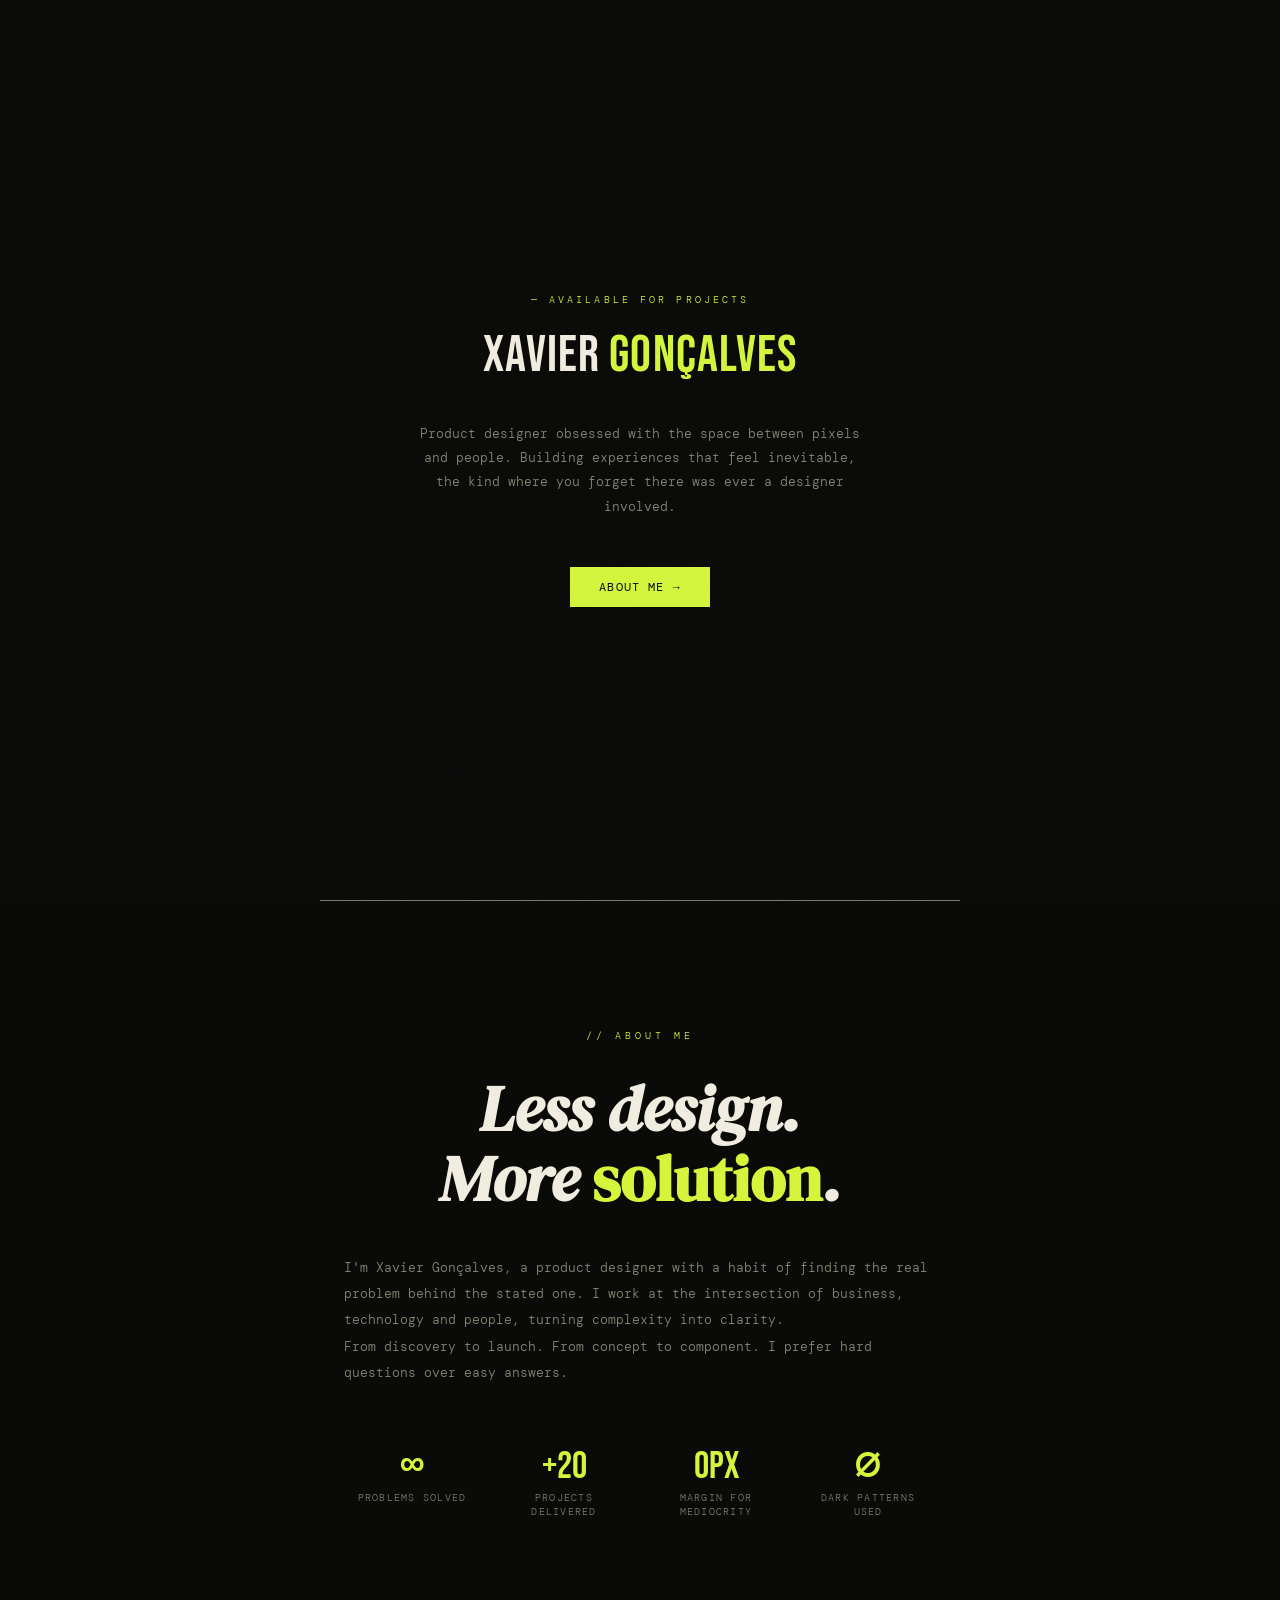
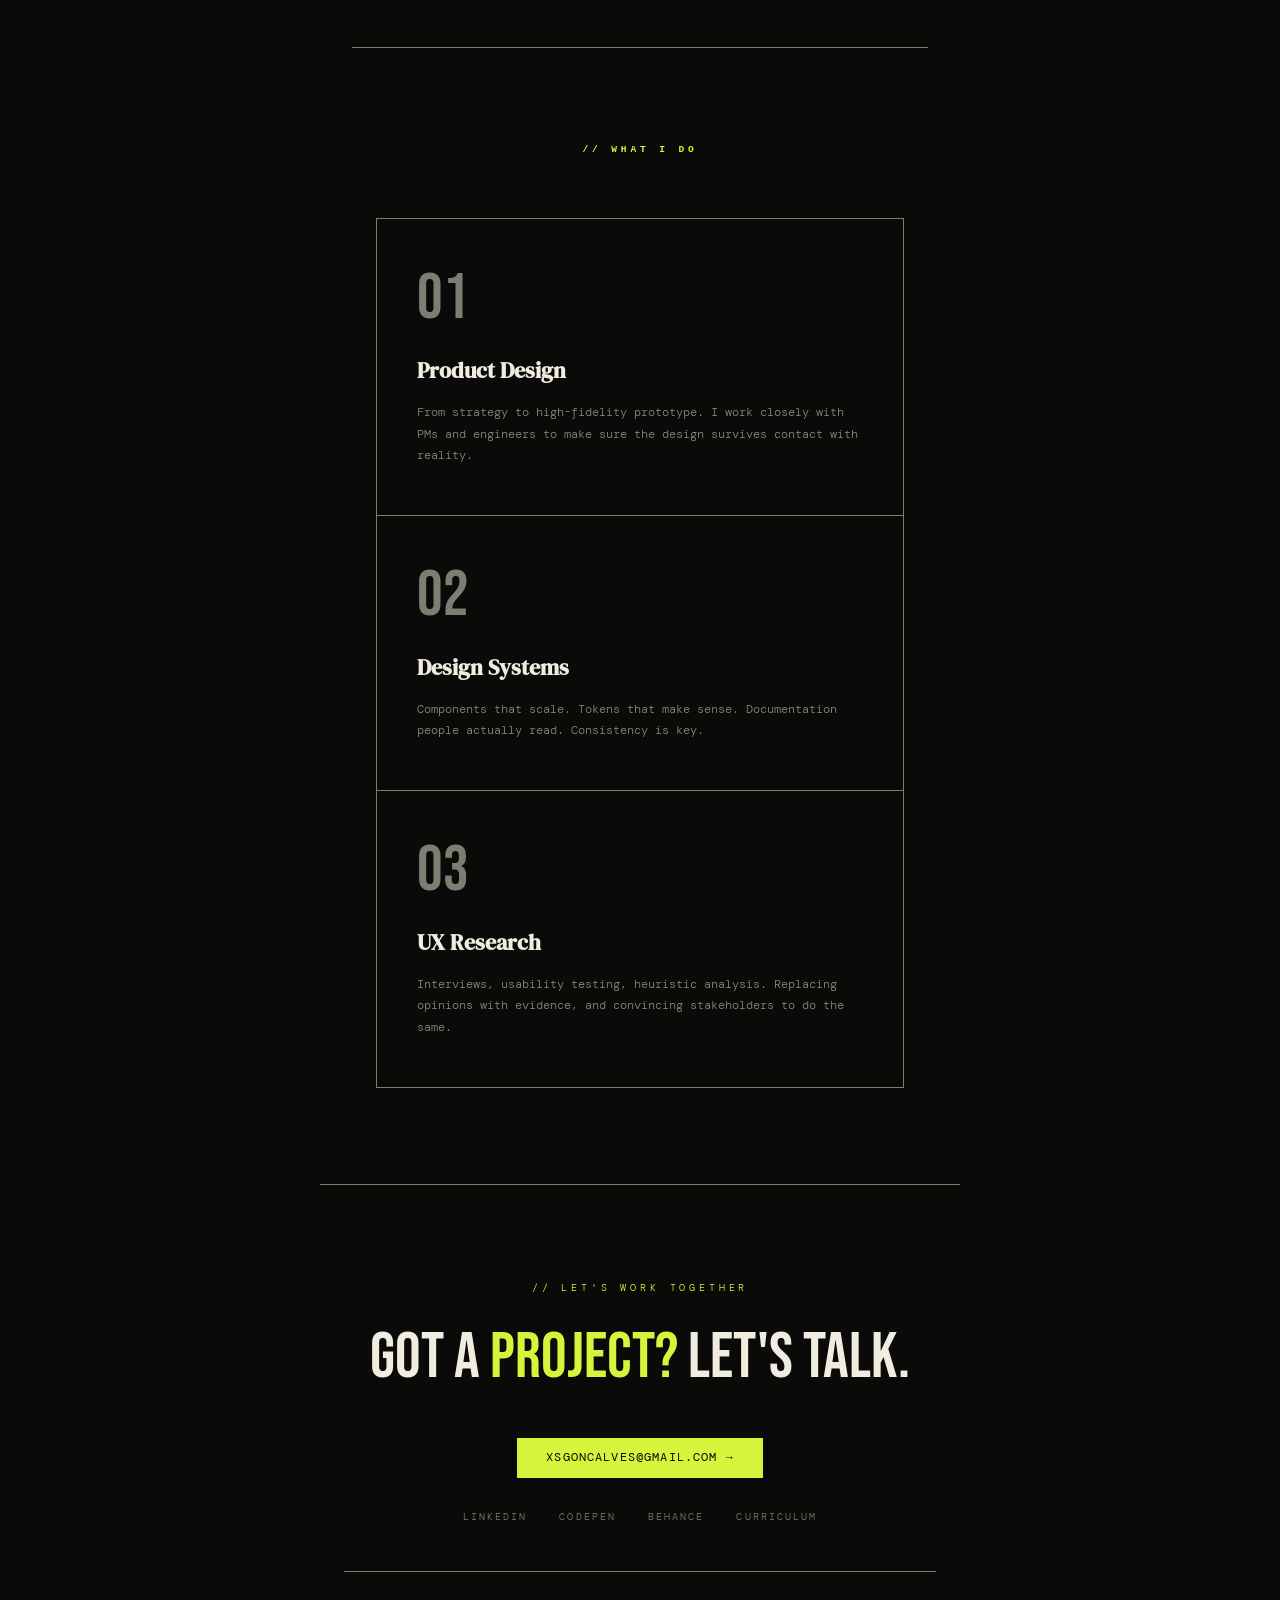
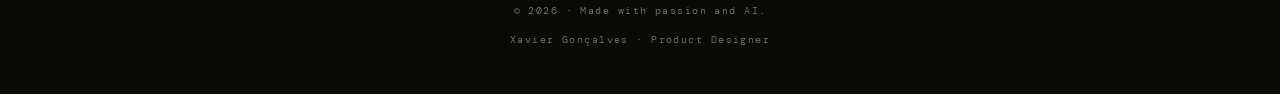
==== commit 8fc2330c: "Layout update Now with single column" ====
--- a/index.html
+++ b/index.html
@@ -11,7 +11,6 @@
       --bg: #0a0a08;
       --ink: #f0ece0;
       --accent: #d4f53c;
-      --red: #e84b2a;
       --muted: #7d7d72;
       --mid: #8a8a78;
     }
@@ -26,24 +25,9 @@
       font-family: 'DM Mono', monospace;
       font-weight: 300;
       overflow-x: hidden;
-      cursor: none;
-    }
-
-    /* CUSTOM CURSOR */
-    #cursor {
-      position: fixed;
-      width: 12px; height: 12px;
-      background: var(--accent);
-      border-radius: 50%;
-      pointer-events: none;
-      z-index: 9999;
-      transform: translate(-50%, -50%);
-      transition: transform 0.1s, width 0.2s, height 0.2s, background 0.2s;
-      mix-blend-mode: difference;
-    }
-    #cursor.hovering {
-      width: 40px; height: 40px;
-      background: var(--accent);
+      display: flex;
+      flex-direction: column;
+      align-items: center;
     }
 
     /* NOISE OVERLAY */
@@ -60,19 +44,28 @@
     /* HERO */
     #hero {
       min-height: 100vh;
-      display: grid;
-      grid-template-columns: 1fr 1fr;
+      width: 100%;
+      max-width: 42rem;
+      margin: 0 auto;
+      display: flex;
+      flex-direction: column;
+      align-items: center;
+      justify-content: center;
+      text-align: center;
       position: relative;
       overflow: hidden;
-    }
-
-    .hero-left {
-      display: flex;
-      flex-direction: column;
-      justify-content: flex-end;
-      padding: 4rem 3rem 4rem 4rem;
+      padding: 4rem 1.5rem;
+      gap: 3rem;
+    }
+
+    .hero-content {
+      display: flex;
+      flex-direction: column;
+      align-items: center;
+      justify-content: center;
       position: relative;
       z-index: 2;
+      width: 100%;
     }
 
     .tag {
@@ -87,8 +80,11 @@
 
     .hero-name {
       font-family: 'Bebas Neue', sans-serif;
-      font-size: clamp(4.5rem, 10vw, 10rem);
-      line-height: 0.85;
+      font-size: clamp(2rem, 7vw, 3.25rem);
+      font-weight: 400;
+      line-height: 1;
+      letter-spacing: 0.02em;
+      white-space: nowrap;
       color: var(--ink);
       opacity: 0;
       animation: fadeUp 0.9s forwards 0.5s;
@@ -96,7 +92,7 @@
 
     .hero-name span {
       color: var(--accent);
-      display: block;
+      font-weight: 400;
     }
 
     .hero-desc {
@@ -104,7 +100,9 @@
       font-size: 0.8rem;
       line-height: 1.9;
       color: var(--mid);
-      max-width: 340px;
+      max-width: 28rem;
+      margin-left: auto;
+      margin-right: auto;
       opacity: 0;
       animation: fadeUp 0.9s forwards 0.8s;
     }
@@ -113,6 +111,7 @@
       margin-top: 3rem;
       display: flex;
       align-items: center;
+      justify-content: center;
       gap: 2rem;
       opacity: 0;
       animation: fadeUp 0.9s forwards 1s;
@@ -138,124 +137,22 @@
       transform: translateY(-2px);
     }
 
-    .scroll-hint {
-      font-size: 0.65rem;
-      letter-spacing: 0.2em;
-      color: var(--muted);
-      text-transform: uppercase;
-    }
-
-    .hero-right {
-      position: relative;
-      overflow: hidden;
-    }
-
-    .hero-visual {
-      position: absolute;
-      inset: 0;
-      display: flex;
-      align-items: center;
-      justify-content: center;
-    }
-
-    /* Animated geometric design element */
-    .geo-ring {
-      position: absolute;
-      border-radius: 50%;
-      border: 1px solid;
-      animation: spin linear infinite;
-    }
-    .geo-ring:nth-child(1) {
-      width: 320px; height: 320px;
-      border-color: rgba(212,245,60,0.15);
-      animation-duration: 20s;
-    }
-    .geo-ring:nth-child(2) {
-      width: 240px; height: 240px;
-      border-color: rgba(212,245,60,0.1);
-      border-style: dashed;
-      animation-duration: 14s;
-      animation-direction: reverse;
-    }
-    .geo-ring:nth-child(3) {
-      width: 160px; height: 160px;
-      border-color: rgba(232,75,42,0.3);
-      animation-duration: 9s;
-    }
-
-    .geo-dot {
-      position: absolute;
-      border-radius: 50%;
-    }
-    .geo-dot:nth-child(4) {
-      width: 80px; height: 80px;
-      background: var(--accent);
-      opacity: 0.9;
-      animation: pulse 3s ease-in-out infinite;
-    }
-    .geo-dot:nth-child(5) {
-      width: 8px; height: 8px;
-      background: var(--red);
-      top: 30%; right: 25%;
-      animation: float 4s ease-in-out infinite;
-    }
-    .geo-dot:nth-child(6) {
-      width: 5px; height: 5px;
-      background: var(--ink);
-      bottom: 30%; left: 25%;
-      animation: float 5s ease-in-out infinite 1s;
-    }
-
-    .hero-country {
-      position: absolute;
-      bottom: 3rem;
-      right: 3rem;
-      font-size: 0.65rem;
-      letter-spacing: 0.25em;
-      text-transform: uppercase;
-      color: var(--muted);
-      writing-mode: vertical-rl;
-      opacity: 0;
-      animation: fadeIn 1s forwards 1.5s;
-    }
-
-    /* MARQUEE */
-    .marquee-wrap {
-      border-top: 1px solid var(--muted);
-      border-bottom: 1px solid var(--muted);
-      overflow: hidden;
-      padding: 1rem 0;
-      background: transparent;
-    }
-
-    .marquee-track {
-      display: flex;
-      gap: 4rem;
-      white-space: nowrap;
-      animation: marquee 18s linear infinite;
-    }
-
-    .marquee-item {
-      font-family: 'Bebas Neue', sans-serif;
-      font-size: 1.5rem;
-      letter-spacing: 0.05em;
-      color: var(--muted);
-      flex-shrink: 0;
-    }
-
-    .marquee-item b {
-      color: var(--accent);
-    }
-
     /* ABOUT SECTION */
     #about {
-      display: grid;
-      grid-template-columns: 1fr 1fr;
-      padding: 8rem 4rem;
-      gap: 4rem;
+      width: 100%;
+      max-width: 40rem;
+      margin: 0 auto;
+      display: flex;
+      flex-direction: column;
+      align-items: center;
+      text-align: center;
+      padding: 8rem 1.5rem;
+      gap: 2.5rem;
+      border-top: 1px solid var(--muted);
     }
 
     .section-label {
+      display: block;
       font-size: 0.6rem;
       letter-spacing: 0.4em;
       text-transform: uppercase;
@@ -279,64 +176,87 @@
     .about-right {
       display: flex;
       flex-direction: column;
+      align-items: center;
       justify-content: center;
       gap: 2rem;
+      width: 100%;
     }
 
     .about-right p {
       font-size: 0.82rem;
       line-height: 2;
       color: var(--mid);
+      text-align: left;
     }
 
     .stats-grid {
-      display: grid;
-      grid-template-columns: 1fr 1fr;
-      gap: 1.5rem;
+      display: flex;
+      flex-wrap: nowrap;
+      justify-content: center;
+      align-items: flex-start;
+      gap: 1rem;
       margin-top: 1rem;
+      width: 100%;
+      overflow-x: auto;
+      -webkit-overflow-scrolling: touch;
+      scrollbar-width: none;
+    }
+
+    .stats-grid::-webkit-scrollbar {
+      display: none;
     }
 
     .stat-item {
-      border-left: 2px solid var(--accent);
-      padding-left: 1rem;
+      flex: 1 1 0;
+      min-width: 0;
+      padding: 0.85rem 0.35rem 0;
+      text-align: center;
     }
 
     .stat-num {
       font-family: 'Bebas Neue', sans-serif;
-      font-size: 2.8rem;
-      color: var(--ink);
+      font-size: clamp(1.75rem, 4.5vw, 2.35rem);
+      font-weight: 400;
       line-height: 1;
+      color: var(--accent);
     }
 
     .stat-label {
-      font-size: 0.62rem;
-      letter-spacing: 0.2em;
+      font-size: 0.65rem;
+      letter-spacing: 0.12em;
       text-transform: uppercase;
       color: var(--muted);
-      margin-top: 0.3rem;
+      margin-top: 0.35rem;
+      line-height: 1.35;
     }
 
     /* SERVICES */
     #services {
-      padding: 6rem 4rem;
+      width: 100%;
+      max-width: 36rem;
+      margin: 0 auto;
+      padding: 6rem 1.5rem;
       border-top: 1px solid var(--muted);
+      text-align: center;
     }
 
     #services .section-label { margin-bottom: 4rem; }
 
     .services-grid {
-      display: grid;
-      grid-template-columns: repeat(3, 1fr);
+      display: flex;
+      flex-direction: column;
+      align-items: stretch;
       gap: 0;
     }
 
     .service-card {
       padding: 3rem 2.5rem;
       border: 1px solid var(--muted);
-      margin: -1px 0 0 -1px;
+      margin-top: -1px;
       position: relative;
       overflow: hidden;
       transition: border-color 0.3s;
+      text-align: left;
     }
 
     .service-card::before {
@@ -386,19 +306,24 @@
 
     /* FOOTER */
     #footer {
-      padding: 6rem 4rem 3rem;
+      width: 100%;
+      max-width: 40rem;
+      margin: 0 auto;
+      padding: 6rem 1.5rem 3rem;
       border-top: 1px solid var(--muted);
-      display: grid;
-      grid-template-columns: 1fr 1fr;
-      gap: 4rem;
-      align-items: end;
+      display: flex;
+      flex-direction: column;
+      align-items: center;
+      text-align: center;
+      gap: 3rem;
     }
 
     .footer-headline {
       font-family: 'Bebas Neue', sans-serif;
-      font-size: clamp(3rem, 6vw, 6rem);
-      line-height: 0.9;
+      font-size: clamp(2.25rem, 5vw, 4rem);
+      line-height: 1;
       color: var(--ink);
+      font-weight: normal;
     }
 
     .footer-headline span { color: var(--accent); }
@@ -407,11 +332,13 @@
       display: flex;
       flex-direction: column;
       gap: 2rem;
-      align-items: flex-end;
+      align-items: center;
     }
 
     .social-row {
       display: flex;
+      flex-wrap: wrap;
+      justify-content: center;
       gap: 2rem;
     }
 
@@ -444,12 +371,13 @@
     }
 
     .footer-bottom {
-      grid-column: 1 / -1;
+      width: 100%;
       border-top: 1px solid var(--muted);
       padding-top: 2rem;
       display: flex;
-      justify-content: space-between;
-      align-items: center;
+      flex-direction: column;
+      align-items: center;
+      gap: 1rem;
     }
 
     /* FOCUS VISIBLE */
@@ -479,26 +407,6 @@
       from { opacity: 0; transform: translateY(30px); }
       to { opacity: 1; transform: translateY(0); }
     }
-    @keyframes fadeIn {
-      from { opacity: 0; }
-      to { opacity: 1; }
-    }
-    @keyframes spin {
-      from { transform: rotate(0deg); }
-      to { transform: rotate(360deg); }
-    }
-    @keyframes pulse {
-      0%, 100% { transform: scale(1); opacity: 0.9; }
-      50% { transform: scale(1.1); opacity: 0.6; }
-    }
-    @keyframes float {
-      0%, 100% { transform: translateY(0); }
-      50% { transform: translateY(-15px); }
-    }
-    @keyframes marquee {
-      from { transform: translateX(0); }
-      to { transform: translateX(-50%); }
-    }
 
     /* SCROLL ANIMATIONS */
     .reveal {
@@ -518,203 +426,132 @@
         animation-iteration-count: 1 !important;
         transition-duration: 0.01ms !important;
       }
-      .marquee-track { animation: none; }
-      body { cursor: auto; }
-      #cursor { display: none; }
       .reveal { opacity: 1; transform: none; }
     }
 
     /* RESPONSIVE */
     @media (max-width: 768px) {
-      #hero { grid-template-columns: 1fr; }
-      .hero-right { display: none; }
-      #about { grid-template-columns: 1fr; padding: 4rem 2rem; }
-      .services-grid { grid-template-columns: 1fr; }
-      #services { padding: 4rem 2rem; }
-      #footer { grid-template-columns: 1fr; padding: 4rem 2rem 2rem; }
-      .footer-right { align-items: flex-start; }
+      #hero { padding: 3rem 1.25rem; min-height: auto; }
+      #about { padding: 4rem 1.25rem; }
+      #services { padding: 4rem 1.25rem; }
+      #footer { padding: 4rem 1.25rem 2rem; }
     }
   </style>
 </head>
 <body>
 
-  <a href="#hero" class="skip-link">Skip to content</a>
-
-  <div id="cursor" aria-hidden="true"></div>
-
-  <!-- HERO -->
-  <section id="hero">
-    <div class="hero-left">
-      <p class="tag">— Available for projects</p>
-      <h1 class="hero-name">
-        Xavier
-        <span>Gonçalves</span>
-      </h1>
-      <p class="hero-desc">
-        Product designer obsessed with the space between pixels and people.
-        Building experiences that feel inevitable, the kind where you forget
-        there was ever a designer involved.
-      </p>
-      <div class="hero-cta">
-        <a href="#about" class="btn-primary">About me →</a>
-      </div>
-    </div>
-    <div class="hero-right" aria-hidden="true">
-      <div class="hero-visual">
-        <div class="geo-ring"></div>
-        <div class="geo-ring"></div>
-        <div class="geo-ring"></div>
-        <div class="geo-dot"></div>
-        <div class="geo-dot"></div>
-        <div class="geo-dot"></div>
-      </div>
-      <p class="hero-country">Portugal · Est. 2013</p>
-    </div>
-  </section>
-
-  <!-- MARQUEE -->
-  <div class="marquee-wrap" aria-hidden="true">
-    <div class="marquee-track">
-      <span class="marquee-item">Product Design</span>
-      <span class="marquee-item">✦</span>
-      <span class="marquee-item">UX Research</span>
-      <span class="marquee-item">✦</span>
-      <span class="marquee-item">Portugal</span>
-      <span class="marquee-item">✦</span>
-      <span class="marquee-item">Design Systems</span>
-      <span class="marquee-item">✦</span>
-      <span class="marquee-item">Interaction Design</span>
-      <span class="marquee-item">✦</span>
-      <span class="marquee-item">Xavier</span>
-      <span class="marquee-item">✦</span>
-      <span class="marquee-item">Product Design</span>
-      <span class="marquee-item">✦</span>
-      <span class="marquee-item">UX Research</span>
-      <span class="marquee-item">✦</span>
-      <span class="marquee-item">Portugal</span>
-      <span class="marquee-item">✦</span>
-      <span class="marquee-item">Design Systems</span>
-      <span class="marquee-item">✦</span>
-      <span class="marquee-item">Interaction Design</span>
-      <span class="marquee-item">✦</span>
-      <span class="marquee-item">Gonçalves</span>
-      <span class="marquee-item">✦</span>
-    </div>
-  </div>
-
-  <!-- ABOUT -->
-  <section id="about">
-    <div class="about-left reveal">
-      <p class="section-label">// about me</p>
-      <h2>
-        Design that <strong>solves</strong>,
-        not that <em>impresses.</em>
-      </h2>
-    </div>
-    <div class="about-right reveal">
-      <p>
-        I'm Xavier Gonçalves, a product designer with a habit of finding
-        the real problem behind the stated one. I work at the intersection
-        of business, technology and people, turning complexity into clarity.
-      </p>
-      <p>
-        From discovery to launch. From concept to component. I prefer
-        hard questions over easy answers.
-      </p>
-      <div class="stats-grid">
-        <div class="stat-item">
-          <div class="stat-num">∞</div>
-          <div class="stat-label">Problems solved</div>
-        </div>
-        <div class="stat-item">
-          <div class="stat-num">+20</div>
-          <div class="stat-label">Projects delivered</div>
-        </div>
-        <div class="stat-item">
-          <div class="stat-num">0px</div>
-          <div class="stat-label">Margin for mediocrity</div>
-        </div>
-        <div class="stat-item">
-          <div class="stat-num">∅</div>
-          <div class="stat-label">Dark patterns used</div>
+  <a href="#main-content" class="skip-link">Skip to content</a>
+
+  <main id="main-content">
+    <header id="hero">
+      <div class="hero-content">
+        <p class="tag">— Available for projects</p>
+        <h1 class="hero-name">Xavier <span>Gonçalves</span></h1>
+        <p class="hero-desc">
+          Product designer obsessed with the space between pixels and people.
+          Building experiences that feel inevitable, the kind where you forget
+          there was ever a designer involved.
+        </p>
+        <div class="hero-cta">
+          <a href="#about" class="btn-primary">About me →</a>
         </div>
       </div>
-    </div>
-  </section>
-
-  <!-- SERVICES -->
-  <section id="services">
-    <p class="section-label">// what I do</p>
-    <div class="services-grid">
-      <div class="service-card reveal">
-        <div class="service-num">01</div>
-        <h3 class="service-title">Product Design</h3>
-        <p class="service-text">
-          From strategy to high-fidelity prototype.
-          I work closely with PMs and engineers to make sure
-          the design survives contact with reality.
+    </header>
+
+    <section id="about">
+      <div class="about-left reveal">
+        <p class="section-label">// about me</p>
+        <h2>
+          Less design. <br/> More <strong>solution</strong>.
+        </h2>
+      </div>
+      <div class="about-right reveal">
+        <p>
+          I'm Xavier Gonçalves, a product designer with a habit of finding
+          the real problem behind the stated one. I work at the intersection
+          of business, technology and people, turning complexity into clarity.
+        <br/>
+          From discovery to launch. From concept to component. I prefer
+          hard questions over easy answers.
         </p>
+        <dl class="stats-grid">
+          <div class="stat-item">
+            <dt class="stat-num">∞</dt>
+            <dd class="stat-label">Problems solved</dd>
+          </div>
+          <div class="stat-item">
+            <dt class="stat-num">+20</dt>
+            <dd class="stat-label">Projects delivered</dd>
+          </div>
+          <div class="stat-item">
+            <dt class="stat-num">0px</dt>
+            <dd class="stat-label">Margin for mediocrity</dd>
+          </div>
+          <div class="stat-item">
+            <dt class="stat-num">∅</dt>
+            <dd class="stat-label">Dark patterns used</dd>
+          </div>
+        </dl>
       </div>
-      <div class="service-card reveal">
-        <div class="service-num">02</div>
-        <h3 class="service-title">Design Systems</h3>
-        <p class="service-text">
-          Components that scale. Tokens that make sense.
-          Documentation people actually read. Consistency
-          as the team's superpower.
-        </p>
+    </section>
+
+    <section id="services">
+      <h2 class="section-label">// what I do</h2>
+      <div class="services-grid">
+        <article class="service-card reveal">
+          <div class="service-num">01</div>
+          <h3 class="service-title">Product Design</h3>
+          <p class="service-text">
+            From strategy to high-fidelity prototype.
+            I work closely with PMs and engineers to make sure
+            the design survives contact with reality.
+          </p>
+        </article>
+        <article class="service-card reveal">
+          <div class="service-num">02</div>
+          <h3 class="service-title">Design Systems</h3>
+          <p class="service-text">
+            Components that scale. Tokens that make sense.
+            Documentation people actually read. Consistency
+            is key.
+          </p>
+        </article>
+        <article class="service-card reveal">
+          <div class="service-num">03</div>
+          <h3 class="service-title">UX Research</h3>
+          <p class="service-text">
+            Interviews, usability testing, heuristic analysis.
+            Replacing opinions with evidence, and convincing
+            stakeholders to do the same.
+          </p>
+        </article>
       </div>
-      <div class="service-card reveal">
-        <div class="service-num">03</div>
-        <h3 class="service-title">UX Research</h3>
-        <p class="service-text">
-          Interviews, usability testing, heuristic analysis.
-          Replacing opinions with evidence, and convincing
-          stakeholders to do the same.
-        </p>
-      </div>
-    </div>
-  </section>
-
-  <!-- FOOTER -->
+    </section>
+  </main>
+
   <footer id="footer">
     <div class="footer-left reveal">
       <p class="section-label">// let's work together</p>
       <h2 class="footer-headline">
-        Got a <span>project?</span><br>
-        Let's talk.
+        Got a <span>project?</span> Let's talk.
       </h2>
     </div>
     <div class="footer-right reveal">
-      <div class="social-row">
+      <a href="mailto:xsgoncalves@gmail.com" class="btn-primary">xsgoncalves@gmail.com →</a>
+      <nav class="social-row" aria-label="Social links">
         <a href="https://www.linkedin.com/in/xavier-goncalves" target="_blank" rel="noopener noreferrer" class="social-link">LinkedIn</a>
         <a href="https://codepen.io/collection/ArprPM" target="_blank" rel="noopener noreferrer" class="social-link">Codepen</a>
         <a href="https://www.behance.net/xaviergoncalves" target="_blank" rel="noopener noreferrer" class="social-link">Behance</a>
-      </div>
-      <a href="mailto:xsgoncalves@gmail.com" class="btn-primary">xsgoncalves@gmail.com →</a>
-      <a href="https://xgoncalves.github.io/resources/XavierGoncalves-CV.pdf" target="_blank" rel="noopener noreferrer" class="social-link">Curriculum</a>
+        <a href="https://xgoncalves.github.io/resources/XavierGoncalves-CV.pdf" target="_blank" rel="noopener noreferrer" class="social-link">Curriculum</a>
+      </nav>
     </div>
     <div class="footer-bottom">
-      <span class="footer-copy">© 2026 · Made with passion and AI.</span>
-      <span class="footer-copy">Xavier Gonçalves · Product Designer</span>
+      <p class="footer-copy">© 2026 · Made with passion and AI.</p>
+      <p class="footer-copy">Xavier Gonçalves · Product Designer</p>
     </div>
   </footer>
 
   <script>
-    // Custom cursor
-    const cursor = document.getElementById('cursor');
-    document.addEventListener('mousemove', e => {
-      cursor.style.left = e.clientX + 'px';
-      cursor.style.top = e.clientY + 'px';
-    });
-
-    const hoverTargets = document.querySelectorAll('a, button, .service-card');
-    hoverTargets.forEach(el => {
-      el.addEventListener('mouseenter', () => cursor.classList.add('hovering'));
-      el.addEventListener('mouseleave', () => cursor.classList.remove('hovering'));
-    });
-
-    // Scroll reveal
     const reveals = document.querySelectorAll('.reveal');
     const observer = new IntersectionObserver((entries) => {
       entries.forEach((entry, i) => {
@@ -725,16 +562,6 @@
       });
     }, { threshold: 0.1 });
     reveals.forEach(el => observer.observe(el));
-
-    // Parallax on hero geo rings
-    document.addEventListener('mousemove', e => {
-      const x = (e.clientX / window.innerWidth - 0.5) * 20;
-      const y = (e.clientY / window.innerHeight - 0.5) * 20;
-      document.querySelectorAll('.geo-ring').forEach((ring, i) => {
-        const factor = (i + 1) * 0.4;
-        ring.style.transform = `translate(${x * factor}px, ${y * factor}px)`;
-      });
-    });
   </script>
 </body>
 </html>
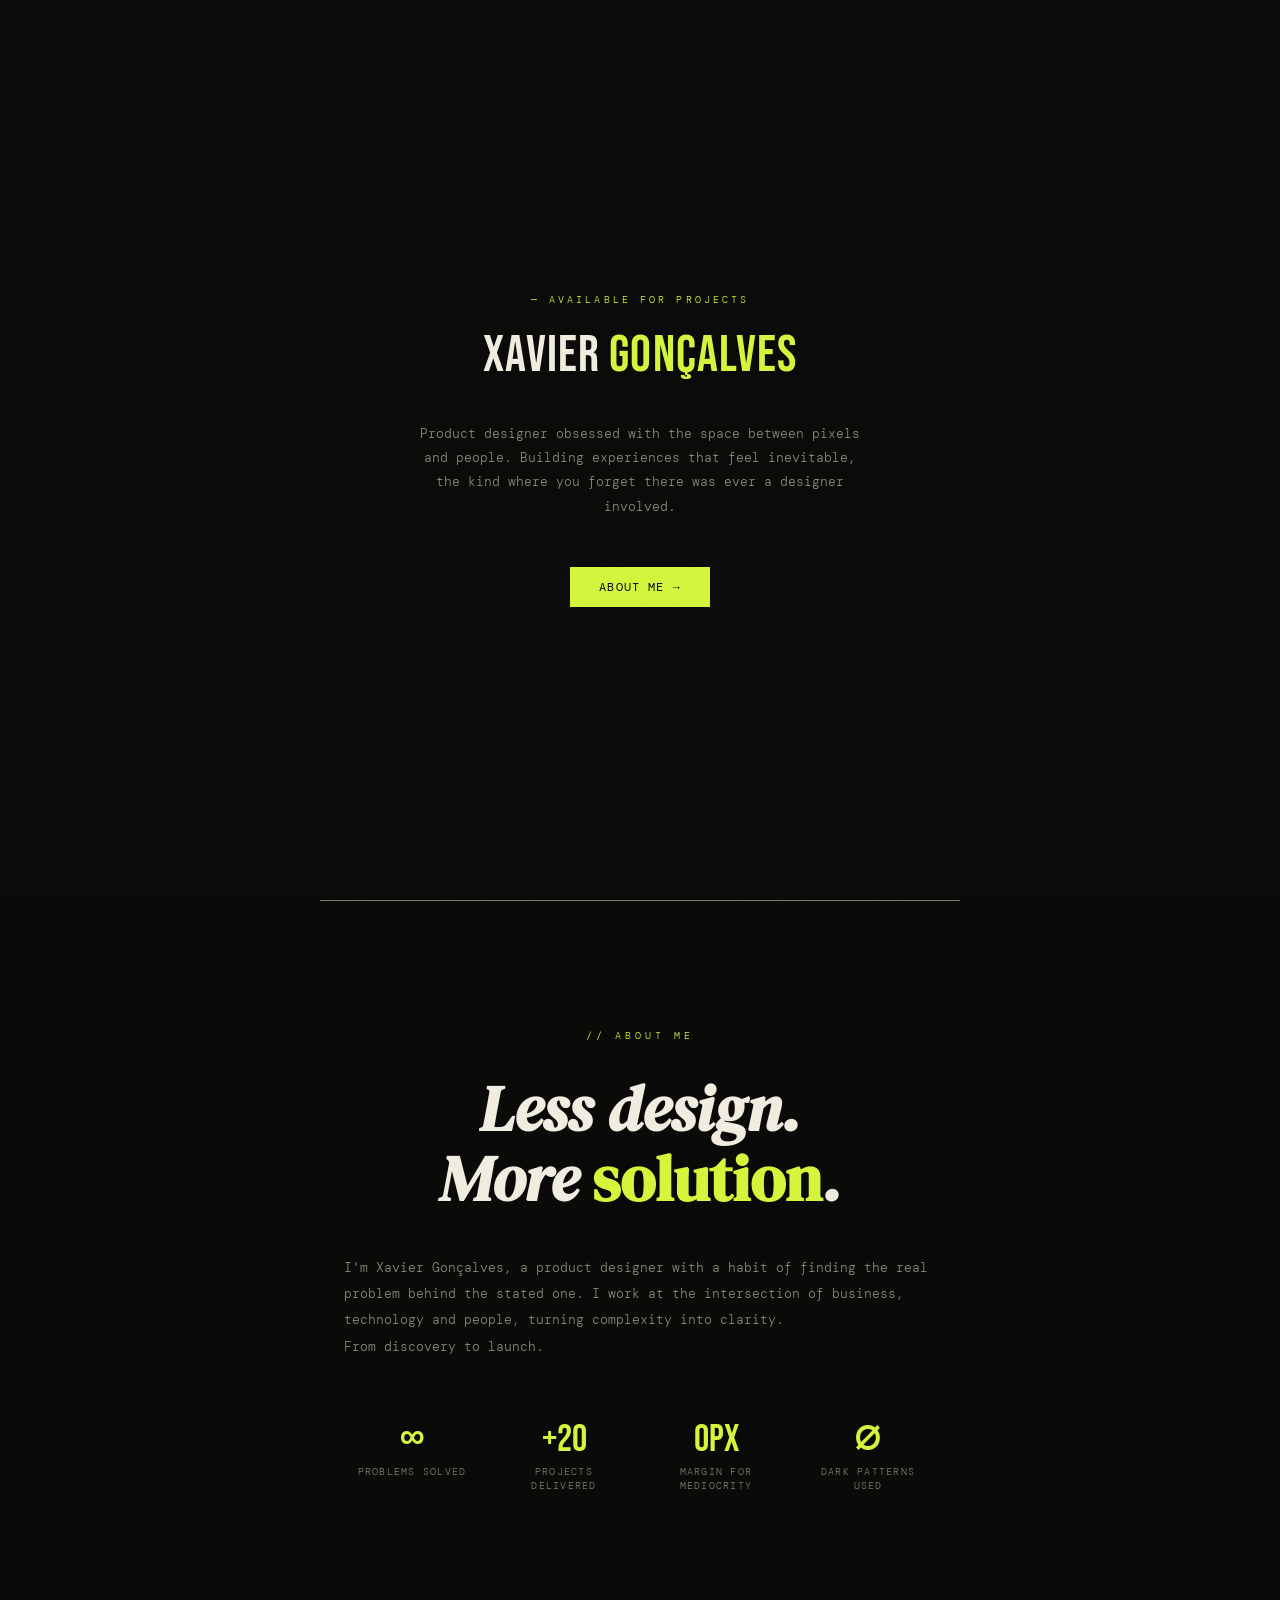
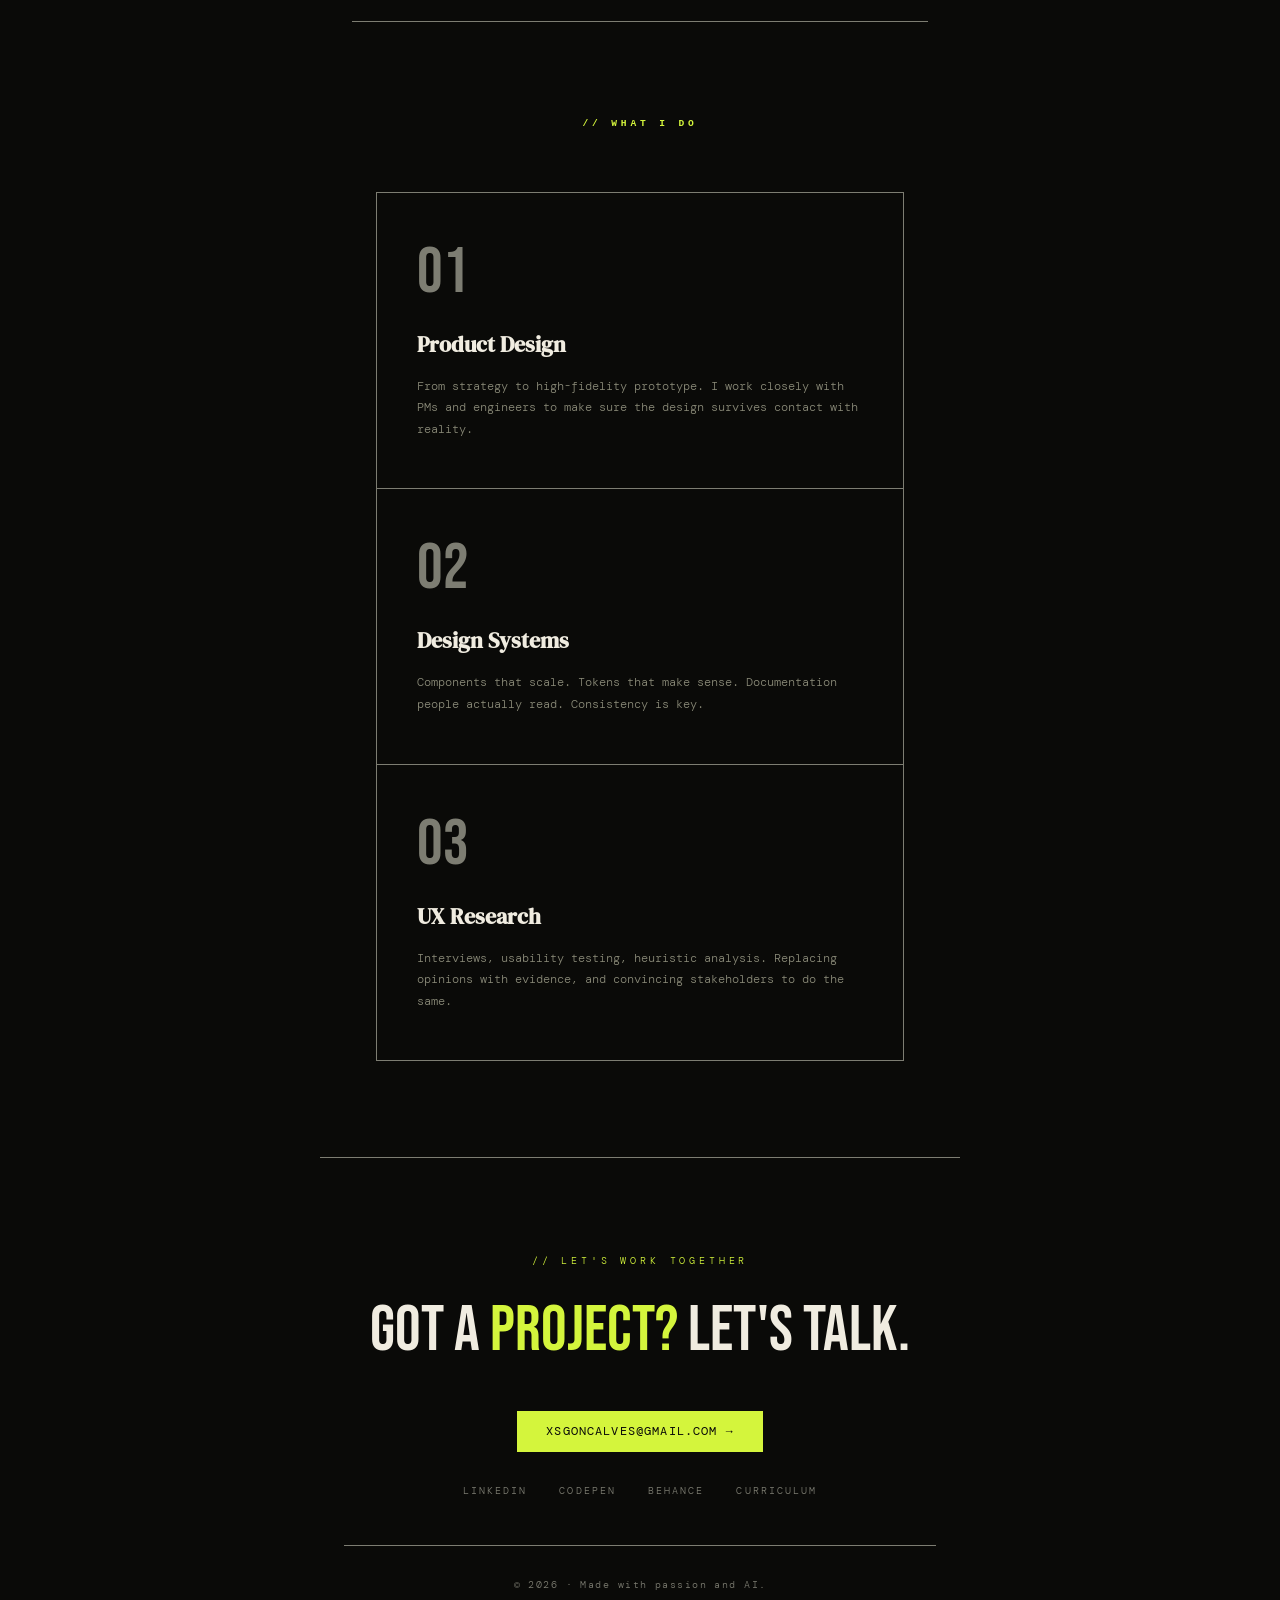
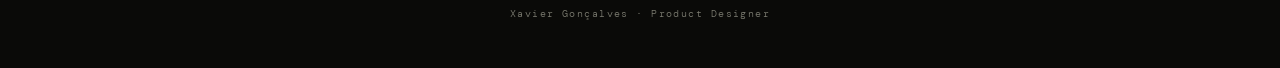
==== commit a4930baf: "Content update About me section" ====
--- a/index.html
+++ b/index.html
@@ -471,8 +471,7 @@
           the real problem behind the stated one. I work at the intersection
           of business, technology and people, turning complexity into clarity.
         <br/>
-          From discovery to launch. From concept to component. I prefer
-          hard questions over easy answers.
+          From discovery to launch.
         </p>
         <dl class="stats-grid">
           <div class="stat-item">
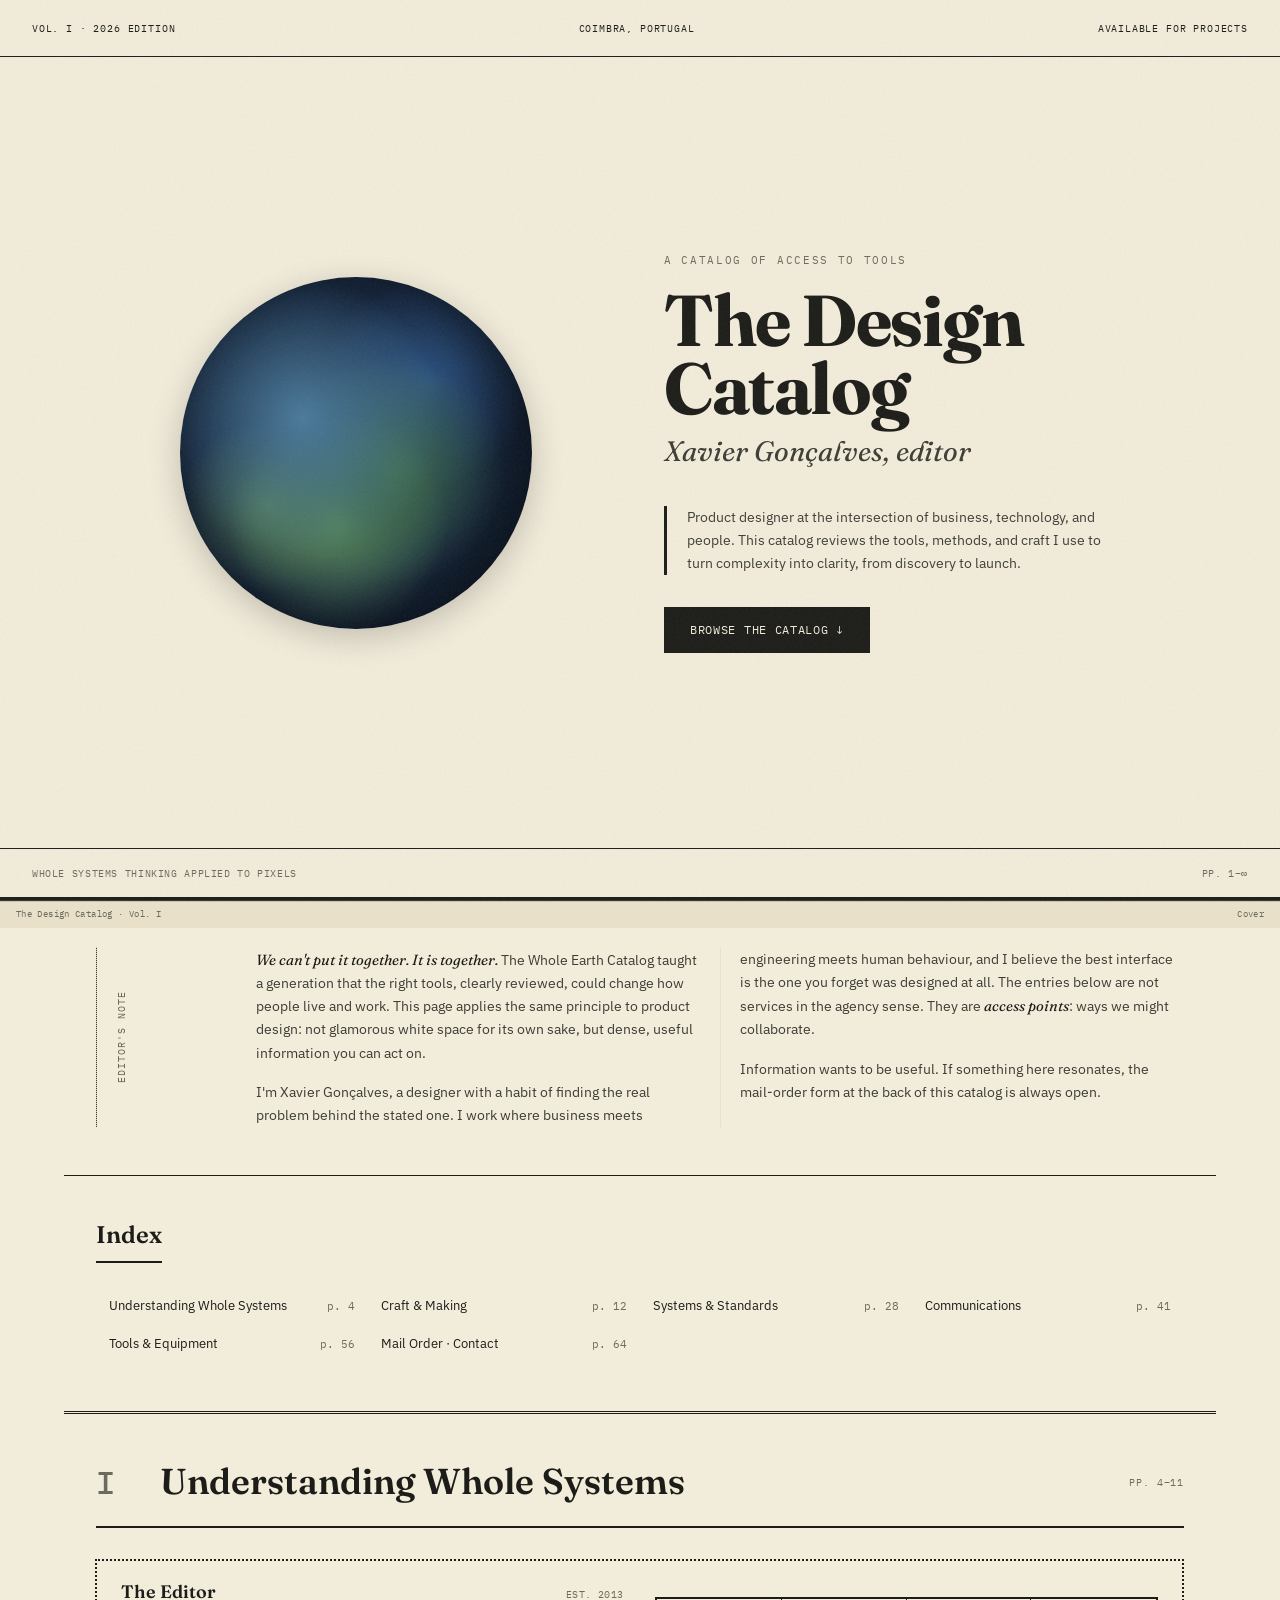
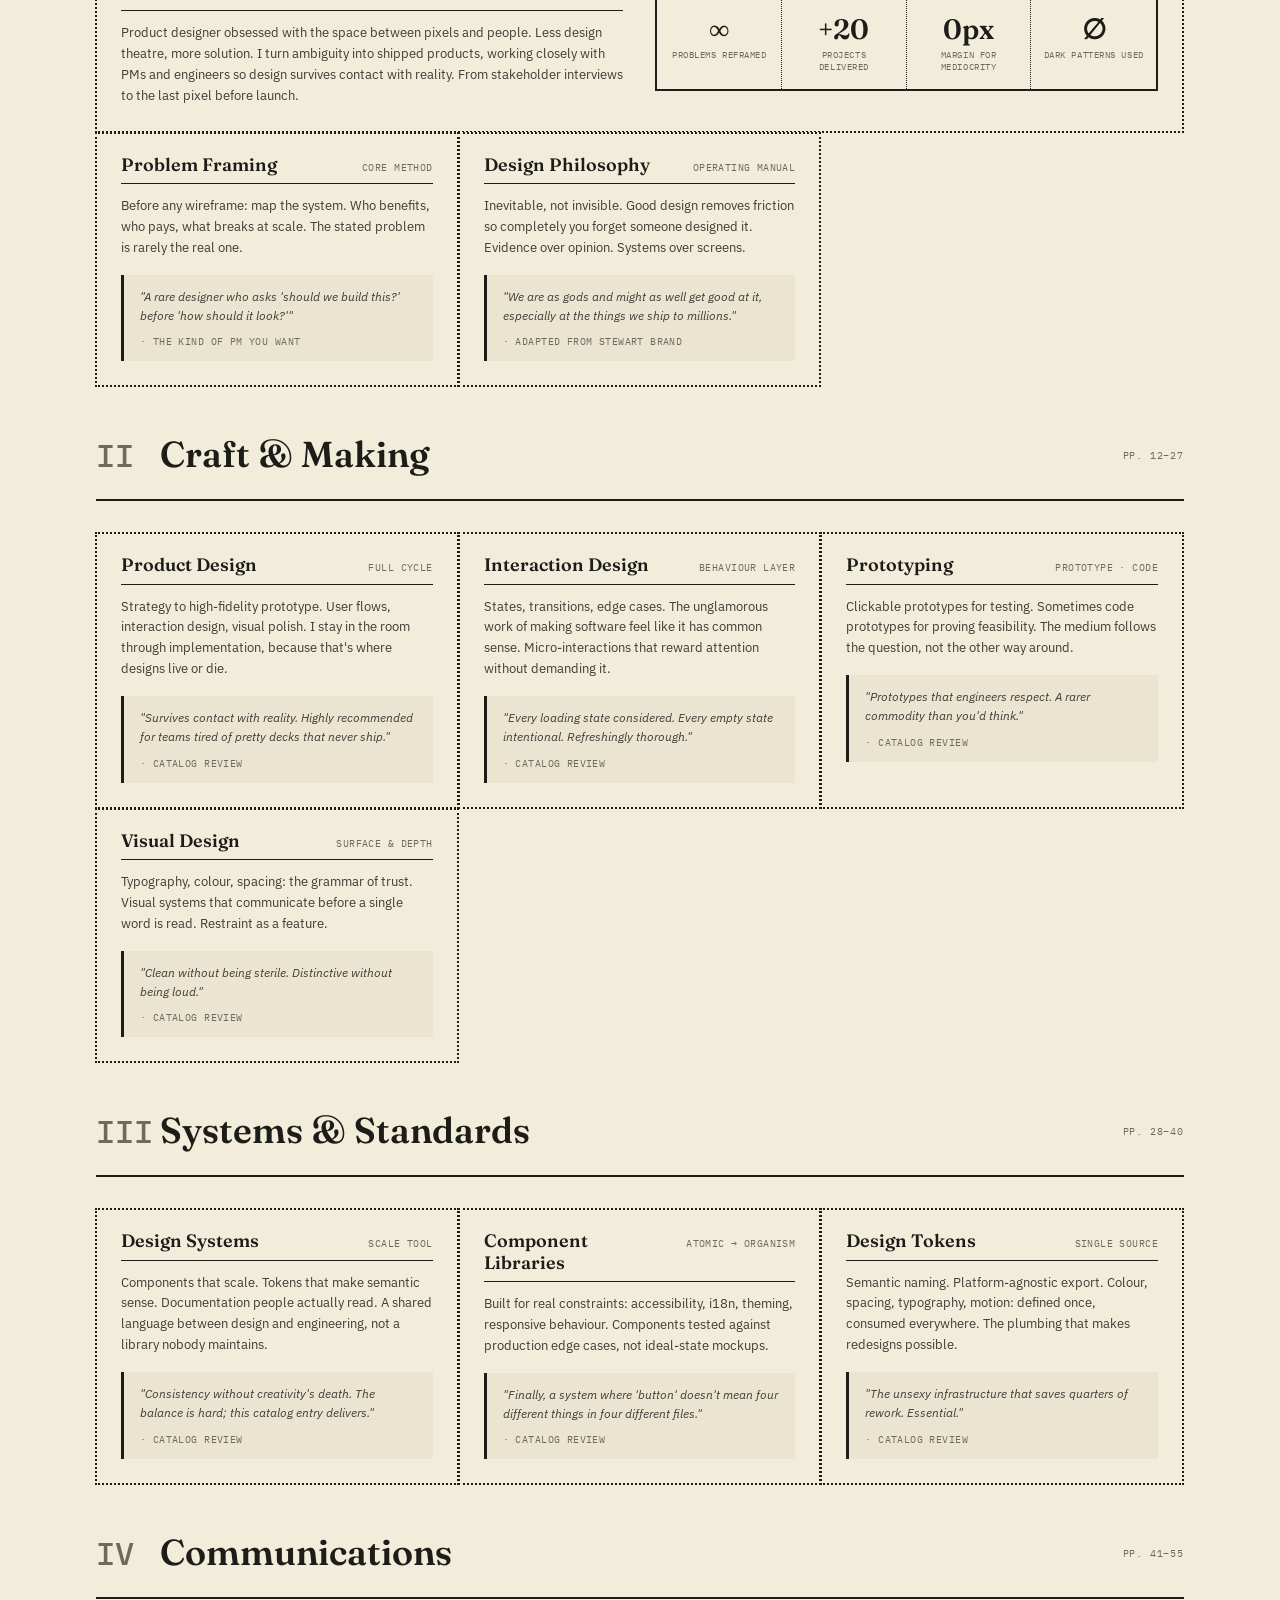
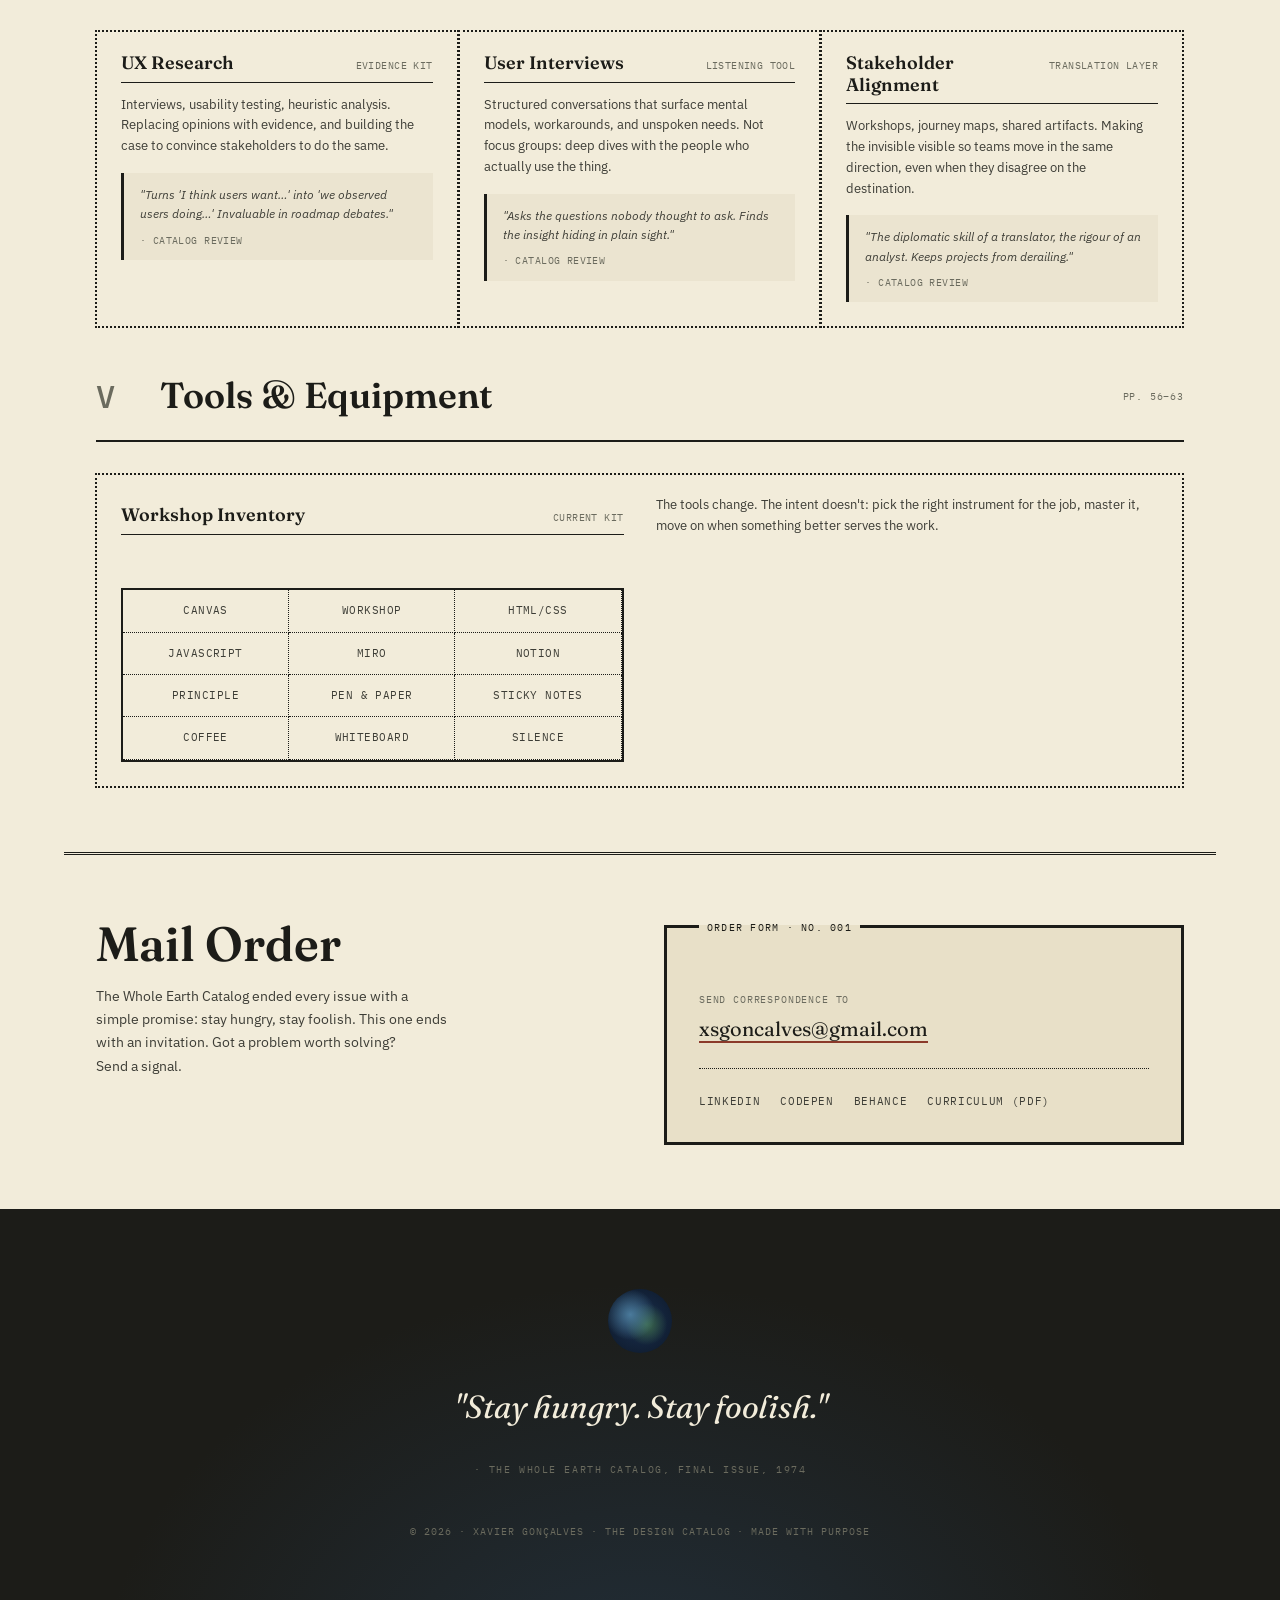
==== commit eafb0633: "feat(portfolio): redesign site as Whole Earth Catalog-inspired page" ====
--- a/index.html
+++ b/index.html
@@ -3,564 +3,1106 @@
 <head>
   <meta charset="UTF-8" />
   <meta name="viewport" content="width=device-width, initial-scale=1.0"/>
-  <title>Xavier Gonçalves · Product Designer</title>
+  <title>The Design Catalog · Xavier Gonçalves</title>
   <link rel="icon" type="image/png" href="./favicon.png">
-  <link href="https://fonts.googleapis.com/css2?family=Bebas+Neue&family=DM+Serif+Display:ital@0;1&family=DM+Mono:wght@300;400&display=swap" rel="stylesheet"/>
+  <link href="https://fonts.googleapis.com/css2?family=Fraunces:ital,opsz,wght@0,9..144,400;0,9..144,600;0,9..144,700;1,9..144,400&family=IBM+Plex+Mono:wght@400;500&family=IBM+Plex+Sans:ital,wght@0,400;0,500;1,400&display=swap" rel="stylesheet"/>
   <style>
     :root {
-      --bg: #0a0a08;
-      --ink: #f0ece0;
-      --accent: #d4f53c;
-      --muted: #7d7d72;
-      --mid: #8a8a78;
+      --paper: #f2ecda;
+      --paper-dark: #e8e0c8;
+      --ink: #1c1c18;
+      --ink-soft: #3d3d36;
+      --muted: #6b6b5e;
+      --rule: #1c1c18;
+      --earth-blue: #2a4a6b;
+      --earth-green: #3d5c3a;
+      --accent: #8b3a2a;
+      --review-bg: #ebe4d0;
     }
 
     *, *::before, *::after { box-sizing: border-box; margin: 0; padding: 0; }
 
-    html { scroll-behavior: smooth; }
+    html { scroll-behavior: smooth; font-size: 16px; }
 
     body {
-      background: var(--bg);
+      background: var(--paper);
       color: var(--ink);
-      font-family: 'DM Mono', monospace;
-      font-weight: 300;
+      font-family: 'IBM Plex Sans', sans-serif;
+      font-size: 0.9375rem;
+      line-height: 1.55;
       overflow-x: hidden;
-      display: flex;
-      flex-direction: column;
-      align-items: center;
-    }
-
-    /* NOISE OVERLAY */
+    }
+
+    /* Paper grain */
     body::before {
       content: '';
       position: fixed;
       inset: 0;
-      background-image: url("data:image/svg+xml,%3Csvg viewBox='0 0 256 256' xmlns='http://www.w3.org/2000/svg'%3E%3Cfilter id='noise'%3E%3CfeTurbulence type='fractalNoise' baseFrequency='0.9' numOctaves='4' stitchTiles='stitch'/%3E%3C/filter%3E%3Crect width='100%25' height='100%25' filter='url(%23noise)' opacity='0.04'/%3E%3C/svg%3E");
+      background-image: url("data:image/svg+xml,%3Csvg viewBox='0 0 512 512' xmlns='http://www.w3.org/2000/svg'%3E%3Cfilter id='n'%3E%3CfeTurbulence type='fractalNoise' baseFrequency='0.75' numOctaves='4' stitchTiles='stitch'/%3E%3C/filter%3E%3Crect width='100%25' height='100%25' filter='url(%23n)' opacity='0.06'/%3E%3C/svg%3E");
       pointer-events: none;
-      z-index: 9998;
-      opacity: 0.5;
-    }
-
-    /* HERO */
-    #hero {
-      min-height: 100vh;
-      width: 100%;
-      max-width: 42rem;
-      margin: 0 auto;
-      display: flex;
-      flex-direction: column;
-      align-items: center;
-      justify-content: center;
-      text-align: center;
-      position: relative;
-      overflow: hidden;
-      padding: 4rem 1.5rem;
-      gap: 3rem;
-    }
-
-    .hero-content {
-      display: flex;
-      flex-direction: column;
-      align-items: center;
-      justify-content: center;
-      position: relative;
-      z-index: 2;
-      width: 100%;
-    }
-
-    .tag {
-      font-size: 0.65rem;
-      letter-spacing: 0.3em;
-      color: var(--accent);
-      text-transform: uppercase;
-      margin-bottom: 1.5rem;
-      opacity: 0;
-      animation: fadeUp 0.8s forwards 0.3s;
-    }
-
-    .hero-name {
-      font-family: 'Bebas Neue', sans-serif;
-      font-size: clamp(2rem, 7vw, 3.25rem);
-      font-weight: 400;
-      line-height: 1;
-      letter-spacing: 0.02em;
-      white-space: nowrap;
-      color: var(--ink);
-      opacity: 0;
-      animation: fadeUp 0.9s forwards 0.5s;
-    }
-
-    .hero-name span {
-      color: var(--accent);
-      font-weight: 400;
-    }
-
-    .hero-desc {
-      margin-top: 2.5rem;
-      font-size: 0.8rem;
-      line-height: 1.9;
-      color: var(--mid);
-      max-width: 28rem;
-      margin-left: auto;
-      margin-right: auto;
-      opacity: 0;
-      animation: fadeUp 0.9s forwards 0.8s;
-    }
-
-    .hero-cta {
-      margin-top: 3rem;
-      display: flex;
-      align-items: center;
-      justify-content: center;
-      gap: 2rem;
-      opacity: 0;
-      animation: fadeUp 0.9s forwards 1s;
-    }
-
-    .btn-primary {
-      display: inline-flex;
-      align-items: center;
-      gap: 0.6rem;
-      background: var(--accent);
-      color: var(--bg);
-      padding: 0.8rem 1.8rem;
-      font-family: 'DM Mono', monospace;
-      font-size: 0.72rem;
-      letter-spacing: 0.1em;
-      text-decoration: none;
-      text-transform: uppercase;
-      font-weight: 400;
-      transition: background 0.2s, transform 0.2s;
-    }
-    .btn-primary:hover {
-      background: var(--ink);
-      transform: translateY(-2px);
-    }
-
-    /* ABOUT SECTION */
-    #about {
-      width: 100%;
-      max-width: 40rem;
-      margin: 0 auto;
-      display: flex;
-      flex-direction: column;
-      align-items: center;
-      text-align: center;
-      padding: 8rem 1.5rem;
-      gap: 2.5rem;
-      border-top: 1px solid var(--muted);
-    }
-
-    .section-label {
-      display: block;
-      font-size: 0.6rem;
-      letter-spacing: 0.4em;
-      text-transform: uppercase;
-      color: var(--accent);
-      margin-bottom: 2rem;
-    }
-
-    .about-left h2 {
-      font-family: 'DM Serif Display', serif;
-      font-style: italic;
-      font-size: clamp(2.5rem, 5vw, 4rem);
-      line-height: 1.1;
-      color: var(--ink);
-    }
-
-    .about-left h2 strong {
-      font-style: normal;
-      color: var(--accent);
-    }
-
-    .about-right {
-      display: flex;
-      flex-direction: column;
-      align-items: center;
-      justify-content: center;
-      gap: 2rem;
-      width: 100%;
-    }
-
-    .about-right p {
-      font-size: 0.82rem;
-      line-height: 2;
-      color: var(--mid);
-      text-align: left;
-    }
-
-    .stats-grid {
-      display: flex;
-      flex-wrap: nowrap;
-      justify-content: center;
-      align-items: flex-start;
-      gap: 1rem;
-      margin-top: 1rem;
-      width: 100%;
-      overflow-x: auto;
-      -webkit-overflow-scrolling: touch;
-      scrollbar-width: none;
-    }
-
-    .stats-grid::-webkit-scrollbar {
-      display: none;
-    }
-
-    .stat-item {
-      flex: 1 1 0;
-      min-width: 0;
-      padding: 0.85rem 0.35rem 0;
-      text-align: center;
-    }
-
-    .stat-num {
-      font-family: 'Bebas Neue', sans-serif;
-      font-size: clamp(1.75rem, 4.5vw, 2.35rem);
-      font-weight: 400;
-      line-height: 1;
-      color: var(--accent);
-    }
-
-    .stat-label {
-      font-size: 0.65rem;
-      letter-spacing: 0.12em;
-      text-transform: uppercase;
-      color: var(--muted);
-      margin-top: 0.35rem;
-      line-height: 1.35;
-    }
-
-    /* SERVICES */
-    #services {
-      width: 100%;
-      max-width: 36rem;
-      margin: 0 auto;
-      padding: 6rem 1.5rem;
-      border-top: 1px solid var(--muted);
-      text-align: center;
-    }
-
-    #services .section-label { margin-bottom: 4rem; }
-
-    .services-grid {
-      display: flex;
-      flex-direction: column;
-      align-items: stretch;
-      gap: 0;
-    }
-
-    .service-card {
-      padding: 3rem 2.5rem;
-      border: 1px solid var(--muted);
-      margin-top: -1px;
-      position: relative;
-      overflow: hidden;
-      transition: border-color 0.3s;
-      text-align: left;
-    }
-
-    .service-card::before {
-      content: '';
-      position: absolute;
-      inset: 0;
-      background: var(--accent);
-      transform: scaleY(0);
-      transform-origin: bottom;
-      transition: transform 0.4s cubic-bezier(0.76, 0, 0.24, 1);
-      z-index: 0;
-    }
-
-    .service-card:hover::before { transform: scaleY(1); }
-    .service-card:hover .service-num,
-    .service-card:hover .service-title,
-    .service-card:hover .service-text { color: var(--bg); }
-
-    .service-num {
-      font-family: 'Bebas Neue', sans-serif;
-      font-size: 4rem;
-      color: var(--muted);
-      line-height: 1;
-      position: relative;
-      z-index: 1;
-      transition: color 0.3s;
-    }
-
-    .service-title {
-      font-family: 'DM Serif Display', serif;
-      font-size: 1.4rem;
-      color: var(--ink);
-      margin: 1.5rem 0 1rem;
-      position: relative;
-      z-index: 1;
-      transition: color 0.3s;
-    }
-
-    .service-text {
-      font-size: 0.75rem;
-      line-height: 1.8;
-      color: var(--mid);
-      position: relative;
-      z-index: 1;
-      transition: color 0.3s;
-    }
-
-    /* FOOTER */
-    #footer {
-      width: 100%;
-      max-width: 40rem;
-      margin: 0 auto;
-      padding: 6rem 1.5rem 3rem;
-      border-top: 1px solid var(--muted);
-      display: flex;
-      flex-direction: column;
-      align-items: center;
-      text-align: center;
-      gap: 3rem;
-    }
-
-    .footer-headline {
-      font-family: 'Bebas Neue', sans-serif;
-      font-size: clamp(2.25rem, 5vw, 4rem);
-      line-height: 1;
-      color: var(--ink);
-      font-weight: normal;
-    }
-
-    .footer-headline span { color: var(--accent); }
-
-    .footer-right {
-      display: flex;
-      flex-direction: column;
-      gap: 2rem;
-      align-items: center;
-    }
-
-    .social-row {
-      display: flex;
-      flex-wrap: wrap;
-      justify-content: center;
-      gap: 2rem;
-    }
-
-    .social-link {
-      font-size: 0.65rem;
-      letter-spacing: 0.2em;
-      text-transform: uppercase;
-      color: var(--muted);
-      text-decoration: none;
-      transition: color 0.2s;
-      position: relative;
-    }
-
-    .social-link::after {
-      content: '';
-      position: absolute;
-      left: 0; bottom: -2px;
-      width: 0; height: 1px;
-      background: var(--accent);
-      transition: width 0.3s;
-    }
-
-    .social-link:hover { color: var(--accent); }
-    .social-link:hover::after { width: 100%; }
-
-    .footer-copy {
-      font-size: 0.6rem;
-      color: var(--muted);
-      letter-spacing: 0.15em;
-    }
-
-    .footer-bottom {
-      width: 100%;
-      border-top: 1px solid var(--muted);
-      padding-top: 2rem;
-      display: flex;
-      flex-direction: column;
-      align-items: center;
-      gap: 1rem;
-    }
-
-    /* FOCUS VISIBLE */
-    :focus-visible {
-      outline: 2px solid var(--accent);
-      outline-offset: 4px;
-    }
-
-    /* SKIP LINK */
+      z-index: 9999;
+    }
+
     .skip-link {
       position: absolute;
       top: -100%;
       left: 1rem;
-      background: var(--accent);
-      color: var(--bg);
-      padding: 0.6rem 1.2rem;
-      font-size: 0.8rem;
-      font-weight: 400;
+      background: var(--ink);
+      color: var(--paper);
+      padding: 0.5rem 1rem;
+      font-family: 'IBM Plex Mono', monospace;
+      font-size: 0.75rem;
       text-decoration: none;
       z-index: 99999;
-      transition: top 0.2s;
     }
     .skip-link:focus { top: 1rem; }
 
-    /* ANIMATIONS */
-    @keyframes fadeUp {
-      from { opacity: 0; transform: translateY(30px); }
-      to { opacity: 1; transform: translateY(0); }
-    }
-
-    /* SCROLL ANIMATIONS */
+    :focus-visible {
+      outline: 2px solid var(--accent);
+      outline-offset: 3px;
+    }
+
+    /* ─── COVER ─── */
+    .cover {
+      min-height: 100vh;
+      display: grid;
+      grid-template-rows: auto 1fr auto;
+      border-bottom: 3px solid var(--ink);
+      position: relative;
+    }
+
+    .cover-masthead {
+      display: flex;
+      justify-content: space-between;
+      align-items: baseline;
+      padding: 1.25rem 2rem;
+      border-bottom: 1px solid var(--ink);
+      font-family: 'IBM Plex Mono', monospace;
+      font-size: 0.65rem;
+      letter-spacing: 0.08em;
+      text-transform: uppercase;
+    }
+
+    .cover-body {
+      display: grid;
+      grid-template-columns: 1fr 1fr;
+      align-items: center;
+      padding: 3rem 2rem;
+      gap: 3rem;
+      max-width: 72rem;
+      margin: 0 auto;
+      width: 100%;
+    }
+
+    .earth {
+      width: min(22rem, 80vw);
+      aspect-ratio: 1;
+      border-radius: 50%;
+      margin: 0 auto;
+      background:
+        radial-gradient(circle at 35% 40%, #4a7a9b 0%, transparent 45%),
+        radial-gradient(circle at 60% 55%, #3d6b4a 0%, transparent 40%),
+        radial-gradient(circle at 45% 70%, #5a8a5a 0%, transparent 35%),
+        radial-gradient(circle at 70% 30%, #2a5080 0%, transparent 30%),
+        radial-gradient(circle at 25% 65%, #4a7050 0%, transparent 25%),
+        radial-gradient(circle at 50% 50%, #1a3050 0%, #0d1828 100%);
+      box-shadow:
+        inset -1.5rem -1rem 3rem rgba(0,0,0,0.45),
+        0 0.5rem 2rem rgba(0,0,0,0.2);
+      animation: earthGlow 8s ease-in-out infinite alternate;
+    }
+
+    @keyframes earthGlow {
+      from { filter: brightness(1); }
+      to { filter: brightness(1.08); }
+    }
+
+    .cover-text {
+      text-align: left;
+    }
+
+    .cover-kicker {
+      font-family: 'IBM Plex Mono', monospace;
+      font-size: 0.7rem;
+      letter-spacing: 0.15em;
+      text-transform: uppercase;
+      margin-bottom: 1rem;
+      color: var(--muted);
+    }
+
+    .cover-title {
+      font-family: 'Fraunces', serif;
+      font-size: clamp(2.5rem, 6vw, 4.5rem);
+      font-weight: 700;
+      line-height: 0.95;
+      letter-spacing: -0.02em;
+      margin-bottom: 0.5rem;
+    }
+
+    .cover-subtitle {
+      font-family: 'Fraunces', serif;
+      font-style: italic;
+      font-size: clamp(1.25rem, 3vw, 1.75rem);
+      font-weight: 400;
+      color: var(--ink-soft);
+      margin-bottom: 2rem;
+    }
+
+    .cover-editor {
+      font-size: 0.85rem;
+      line-height: 1.7;
+      max-width: 28rem;
+      color: var(--ink-soft);
+      border-left: 3px solid var(--ink);
+      padding-left: 1.25rem;
+      margin-bottom: 2rem;
+    }
+
+    .cover-cta {
+      display: inline-flex;
+      align-items: center;
+      gap: 0.5rem;
+      font-family: 'IBM Plex Mono', monospace;
+      font-size: 0.72rem;
+      letter-spacing: 0.06em;
+      text-transform: uppercase;
+      text-decoration: none;
+      color: var(--paper);
+      background: var(--ink);
+      padding: 0.75rem 1.5rem;
+      border: 2px solid var(--ink);
+      transition: background 0.2s, color 0.2s;
+    }
+    .cover-cta:hover {
+      background: transparent;
+      color: var(--ink);
+    }
+
+    .cover-footer {
+      display: flex;
+      justify-content: space-between;
+      align-items: center;
+      padding: 1rem 2rem;
+      border-top: 1px solid var(--ink);
+      font-family: 'IBM Plex Mono', monospace;
+      font-size: 0.65rem;
+      letter-spacing: 0.06em;
+      text-transform: uppercase;
+      color: var(--muted);
+    }
+
+    /* ─── EDITORIAL ─── */
+    .editorial {
+      max-width: 72rem;
+      margin: 0 auto;
+      padding: 3rem 2rem;
+      border-bottom: 1px solid var(--ink);
+      display: grid;
+      grid-template-columns: 8rem 1fr;
+      gap: 2rem;
+    }
+
+    .editorial-label {
+      font-family: 'IBM Plex Mono', monospace;
+      font-size: 0.65rem;
+      letter-spacing: 0.1em;
+      text-transform: uppercase;
+      writing-mode: vertical-rl;
+      transform: rotate(180deg);
+      text-align: center;
+      color: var(--muted);
+      border-right: 1px dotted var(--ink);
+      padding-right: 1rem;
+    }
+
+    .editorial-text {
+      columns: 2;
+      column-gap: 2.5rem;
+      column-rule: 1px solid var(--paper-dark);
+      font-size: 0.875rem;
+      line-height: 1.65;
+      color: var(--ink-soft);
+    }
+
+    .editorial-text p + p { margin-top: 1rem; }
+
+    .editorial-text em {
+      font-family: 'Fraunces', serif;
+      font-style: italic;
+      font-size: 1.05em;
+      color: var(--ink);
+    }
+
+    /* ─── INDEX ─── */
+    .index {
+      max-width: 72rem;
+      margin: 0 auto;
+      padding: 2.5rem 2rem 3rem;
+      border-bottom: 3px double var(--ink);
+    }
+
+    .index-title {
+      font-family: 'Fraunces', serif;
+      font-size: 1.5rem;
+      font-weight: 600;
+      margin-bottom: 1.5rem;
+      padding-bottom: 0.5rem;
+      border-bottom: 2px solid var(--ink);
+      display: inline-block;
+    }
+
+    .index-grid {
+      display: grid;
+      grid-template-columns: repeat(auto-fill, minmax(14rem, 1fr));
+      gap: 0;
+    }
+
+    .index-item {
+      display: flex;
+      justify-content: space-between;
+      align-items: baseline;
+      padding: 0.5rem 0.75rem;
+      text-decoration: none;
+      color: var(--ink);
+      font-size: 0.8125rem;
+      border: 1px dotted transparent;
+      transition: background 0.15s;
+    }
+    .index-item:hover {
+      background: var(--paper-dark);
+      border-color: var(--ink);
+    }
+
+    .index-num {
+      font-family: 'IBM Plex Mono', monospace;
+      font-size: 0.7rem;
+      color: var(--muted);
+    }
+
+    /* ─── CATALOG SECTIONS ─── */
+    .catalog {
+      max-width: 72rem;
+      margin: 0 auto;
+      padding: 0 2rem 4rem;
+    }
+
+    .section-header {
+      display: grid;
+      grid-template-columns: 3rem 1fr auto;
+      align-items: center;
+      gap: 1rem;
+      padding: 3rem 0 1.5rem;
+      border-bottom: 2px solid var(--ink);
+      margin-bottom: 2rem;
+    }
+
+    .section-num {
+      font-family: 'IBM Plex Mono', monospace;
+      font-size: 2rem;
+      font-weight: 500;
+      line-height: 1;
+      color: var(--muted);
+    }
+
+    .section-title {
+      font-family: 'Fraunces', serif;
+      font-size: clamp(1.5rem, 3vw, 2.25rem);
+      font-weight: 600;
+      line-height: 1.1;
+    }
+
+    .section-page {
+      font-family: 'IBM Plex Mono', monospace;
+      font-size: 0.65rem;
+      letter-spacing: 0.08em;
+      color: var(--muted);
+      text-transform: uppercase;
+    }
+
+    /* ─── ENTRIES ─── */
+    .entries {
+      display: grid;
+      grid-template-columns: repeat(auto-fill, minmax(20rem, 1fr));
+      gap: 0;
+    }
+
+    .entry {
+      border: 2px dotted var(--ink);
+      padding: 1.25rem 1.5rem 1.5rem;
+      margin: -1px 0 0 -1px;
+      position: relative;
+      background: var(--paper);
+      transition: background 0.2s;
+    }
+    .entry:hover { background: var(--review-bg); }
+
+    .entry-header {
+      display: flex;
+      justify-content: space-between;
+      align-items: baseline;
+      gap: 1rem;
+      margin-bottom: 0.75rem;
+      padding-bottom: 0.5rem;
+      border-bottom: 1px solid var(--ink);
+    }
+
+    .entry-name {
+      font-family: 'Fraunces', serif;
+      font-size: 1.125rem;
+      font-weight: 600;
+      line-height: 1.2;
+    }
+
+    .entry-meta {
+      font-family: 'IBM Plex Mono', monospace;
+      font-size: 0.65rem;
+      letter-spacing: 0.04em;
+      text-transform: uppercase;
+      color: var(--muted);
+      white-space: nowrap;
+      flex-shrink: 0;
+    }
+
+    .entry-desc {
+      font-size: 0.8125rem;
+      line-height: 1.6;
+      color: var(--ink-soft);
+      margin-bottom: 1rem;
+    }
+
+    .entry-review {
+      background: var(--review-bg);
+      border-left: 3px solid var(--ink);
+      padding: 0.75rem 1rem;
+      font-size: 0.78rem;
+      line-height: 1.55;
+      font-style: italic;
+      color: var(--ink-soft);
+    }
+    .entry:hover .entry-review { background: var(--paper-dark); }
+
+    .entry-review cite {
+      display: block;
+      margin-top: 0.5rem;
+      font-style: normal;
+      font-family: 'IBM Plex Mono', monospace;
+      font-size: 0.65rem;
+      letter-spacing: 0.04em;
+      text-transform: uppercase;
+      color: var(--muted);
+    }
+
+    /* ─── FULL-WIDTH ENTRY ─── */
+    .entry-wide {
+      grid-column: 1 / -1;
+      display: grid;
+      grid-template-columns: 1fr 1fr;
+      gap: 2rem;
+      align-items: center;
+    }
+
+    .entry-wide .entry-desc { margin-bottom: 0; }
+
+    .stats-row {
+      display: grid;
+      grid-template-columns: repeat(4, 1fr);
+      gap: 0;
+      border: 2px solid var(--ink);
+    }
+
+    .stat {
+      padding: 1rem 0.75rem;
+      text-align: center;
+      border-right: 1px dotted var(--ink);
+    }
+    .stat:last-child { border-right: none; }
+
+    .stat-value {
+      font-family: 'Fraunces', serif;
+      font-size: 1.75rem;
+      font-weight: 600;
+      line-height: 1;
+      display: block;
+    }
+
+    .stat-label {
+      font-family: 'IBM Plex Mono', monospace;
+      font-size: 0.58rem;
+      letter-spacing: 0.06em;
+      text-transform: uppercase;
+      color: var(--muted);
+      margin-top: 0.4rem;
+      display: block;
+      line-height: 1.3;
+    }
+
+    /* ─── TOOLS LIST ─── */
+    .tools-grid {
+      display: grid;
+      grid-template-columns: repeat(auto-fill, minmax(9rem, 1fr));
+      gap: 0;
+      border: 2px solid var(--ink);
+    }
+
+    .tool {
+      padding: 0.75rem;
+      text-align: center;
+      font-family: 'IBM Plex Mono', monospace;
+      font-size: 0.7rem;
+      letter-spacing: 0.04em;
+      text-transform: uppercase;
+      border-right: 1px dotted var(--ink);
+      border-bottom: 1px dotted var(--ink);
+      color: var(--ink-soft);
+    }
+
+    /* ─── MAIL ORDER (CONTACT) ─── */
+    .mail-order {
+      max-width: 72rem;
+      margin: 0 auto;
+      padding: 4rem 2rem;
+      border-top: 3px double var(--ink);
+      display: grid;
+      grid-template-columns: 1fr 1fr;
+      gap: 3rem;
+    }
+
+    .mail-order-left h2 {
+      font-family: 'Fraunces', serif;
+      font-size: clamp(2rem, 4vw, 3rem);
+      font-weight: 600;
+      line-height: 1.05;
+      margin-bottom: 1rem;
+    }
+
+    .mail-order-left p {
+      font-size: 0.875rem;
+      line-height: 1.65;
+      color: var(--ink-soft);
+      max-width: 22rem;
+    }
+
+    .order-form {
+      border: 3px solid var(--ink);
+      padding: 2rem;
+      background: var(--paper-dark);
+    }
+
+    .order-form legend {
+      font-family: 'IBM Plex Mono', monospace;
+      font-size: 0.65rem;
+      letter-spacing: 0.12em;
+      text-transform: uppercase;
+      padding: 0 0.5rem;
+    }
+
+    .order-field {
+      margin-top: 1.5rem;
+    }
+
+    .order-field label {
+      display: block;
+      font-family: 'IBM Plex Mono', monospace;
+      font-size: 0.65rem;
+      letter-spacing: 0.08em;
+      text-transform: uppercase;
+      color: var(--muted);
+      margin-bottom: 0.35rem;
+    }
+
+    .order-field a {
+      font-family: 'Fraunces', serif;
+      font-size: 1.25rem;
+      color: var(--ink);
+      text-decoration: none;
+      border-bottom: 2px solid var(--accent);
+      transition: color 0.2s;
+    }
+    .order-field a:hover { color: var(--accent); }
+
+    .order-links {
+      display: flex;
+      flex-wrap: wrap;
+      gap: 0.5rem 1.25rem;
+      margin-top: 1.5rem;
+      padding-top: 1.5rem;
+      border-top: 1px dotted var(--ink);
+    }
+
+    .order-links a {
+      font-family: 'IBM Plex Mono', monospace;
+      font-size: 0.68rem;
+      letter-spacing: 0.06em;
+      text-transform: uppercase;
+      color: var(--ink-soft);
+      text-decoration: none;
+    }
+    .order-links a:hover { color: var(--accent); text-decoration: underline; }
+
+    /* ─── BACK COVER ─── */
+    .back-cover {
+      background: var(--ink);
+      color: var(--paper);
+      padding: 5rem 2rem;
+      text-align: center;
+      position: relative;
+      overflow: hidden;
+    }
+
+    .back-cover::before {
+      content: '';
+      position: absolute;
+      inset: 0;
+      background: radial-gradient(ellipse at 50% 120%, rgba(42,74,107,0.4) 0%, transparent 60%);
+    }
+
+    .back-quote {
+      position: relative;
+      font-family: 'Fraunces', serif;
+      font-size: clamp(1.25rem, 3vw, 2rem);
+      font-style: italic;
+      font-weight: 400;
+      line-height: 1.4;
+      max-width: 36rem;
+      margin: 0 auto 2rem;
+    }
+
+    .back-attribution {
+      position: relative;
+      font-family: 'IBM Plex Mono', monospace;
+      font-size: 0.65rem;
+      letter-spacing: 0.15em;
+      text-transform: uppercase;
+      color: var(--muted);
+      margin-bottom: 3rem;
+    }
+
+    .back-cover .earth-small {
+      position: relative;
+      width: 4rem;
+      height: 4rem;
+      border-radius: 50%;
+      margin: 0 auto 2rem;
+      background:
+        radial-gradient(circle at 35% 40%, #4a7a9b 0%, transparent 45%),
+        radial-gradient(circle at 60% 55%, #3d6b4a 0%, transparent 40%),
+        radial-gradient(circle at 50% 50%, #1a3050 0%, #0d1828 100%);
+    }
+
+    .back-copy {
+      position: relative;
+      font-family: 'IBM Plex Mono', monospace;
+      font-size: 0.6rem;
+      letter-spacing: 0.1em;
+      text-transform: uppercase;
+      color: #6b6b5e;
+    }
+
+    /* ─── RUNNING FOOTER ─── */
+    .running-footer {
+      position: fixed;
+      bottom: 0;
+      left: 0;
+      right: 0;
+      background: var(--paper-dark);
+      border-top: 1px solid var(--ink);
+      padding: 0.4rem 1rem;
+      font-family: 'IBM Plex Mono', monospace;
+      font-size: 0.58rem;
+      letter-spacing: 0.04em;
+      color: var(--muted);
+      display: flex;
+      justify-content: space-between;
+      z-index: 100;
+      transform: translateY(100%);
+      transition: transform 0.3s;
+    }
+    .running-footer.visible { transform: translateY(0); }
+
+    /* ─── REVEAL ─── */
     .reveal {
       opacity: 0;
-      transform: translateY(40px);
-      transition: opacity 0.8s ease, transform 0.8s ease;
-    }
-    .reveal.visible {
-      opacity: 1;
-      transform: none;
-    }
-
-    /* REDUCED MOTION */
+      transform: translateY(1.5rem);
+      transition: opacity 0.6s ease, transform 0.6s ease;
+    }
+    .reveal.visible { opacity: 1; transform: none; }
+
+    /* ─── RESPONSIVE ─── */
+    @media (max-width: 768px) {
+      .cover-body {
+        grid-template-columns: 1fr;
+        text-align: center;
+        padding: 2rem 1.25rem;
+      }
+      .cover-text { text-align: center; }
+      .cover-editor {
+        border-left: none;
+        border-top: 3px solid var(--ink);
+        padding-left: 0;
+        padding-top: 1rem;
+        margin-left: auto;
+        margin-right: auto;
+      }
+      .cover-masthead, .cover-footer { padding: 1rem 1.25rem; }
+      .masthead-availability { display: none; }
+      .editorial {
+        grid-template-columns: 1fr;
+        padding: 2rem 1.25rem;
+      }
+      .editorial-label {
+        writing-mode: horizontal-tb;
+        transform: none;
+        border-right: none;
+        border-bottom: 1px dotted var(--ink);
+        padding: 0 0 0.75rem;
+      }
+      .editorial-text { columns: 1; }
+      .index, .catalog, .mail-order { padding-left: 1.25rem; padding-right: 1.25rem; }
+      .entry-wide { grid-template-columns: 1fr; }
+      .stats-row { grid-template-columns: repeat(2, 1fr); }
+      .stat:nth-child(2) { border-right: none; }
+      .stat { border-bottom: 1px dotted var(--ink); }
+      .stat:nth-child(3), .stat:nth-child(4) { border-bottom: none; }
+      .mail-order { grid-template-columns: 1fr; padding: 3rem 1.25rem; }
+      .section-header { grid-template-columns: 2.5rem 1fr; }
+      .section-page { display: none; }
+    }
+
     @media (prefers-reduced-motion: reduce) {
       *, *::before, *::after {
-        animation-duration: 0.01ms !important;
-        animation-iteration-count: 1 !important;
+        animation: none !important;
         transition-duration: 0.01ms !important;
       }
       .reveal { opacity: 1; transform: none; }
-    }
-
-    /* RESPONSIVE */
-    @media (max-width: 768px) {
-      #hero { padding: 3rem 1.25rem; min-height: auto; }
-      #about { padding: 4rem 1.25rem; }
-      #services { padding: 4rem 1.25rem; }
-      #footer { padding: 4rem 1.25rem 2rem; }
+      .running-footer { transform: none; }
     }
   </style>
 </head>
 <body>
 
-  <a href="#main-content" class="skip-link">Skip to content</a>
-
-  <main id="main-content">
-    <header id="hero">
-      <div class="hero-content">
-        <p class="tag">— Available for projects</p>
-        <h1 class="hero-name">Xavier <span>Gonçalves</span></h1>
-        <p class="hero-desc">
-          Product designer obsessed with the space between pixels and people.
-          Building experiences that feel inevitable, the kind where you forget
-          there was ever a designer involved.
+  <a href="#catalog" class="skip-link">Skip to catalog</a>
+
+  <!-- COVER -->
+  <header class="cover" id="top">
+    <div class="cover-masthead">
+      <span>Vol. I · 2026 Edition</span>
+      <span>Coimbra, Portugal</span>
+      <span class="masthead-availability">Available for projects</span>
+    </div>
+
+    <div class="cover-body">
+      <div class="earth" role="img" aria-label="The whole earth, seen from space"></div>
+      <div class="cover-text">
+        <p class="cover-kicker">A catalog of access to tools</p>
+        <h1 class="cover-title">The Design<br/>Catalog</h1>
+        <p class="cover-subtitle">Xavier Gonçalves, editor</p>
+        <p class="cover-editor">
+          Product designer at the intersection of business, technology, and people.
+          This catalog reviews the tools, methods, and craft I use to turn complexity into clarity, from discovery to launch.
         </p>
-        <div class="hero-cta">
-          <a href="#about" class="btn-primary">About me →</a>
-        </div>
+        <a href="#editorial" class="cover-cta">Browse the catalog ↓</a>
       </div>
-    </header>
-
-    <section id="about">
-      <div class="about-left reveal">
-        <p class="section-label">// about me</p>
-        <h2>
-          Less design. <br/> More <strong>solution</strong>.
-        </h2>
+    </div>
+
+    <div class="cover-footer">
+      <span>Whole systems thinking applied to pixels</span>
+      <span>pp. 1–∞</span>
+    </div>
+  </header>
+
+  <!-- EDITORIAL -->
+  <aside id="editorial" class="editorial reveal">
+    <div class="editorial-label">Editor's note</div>
+    <div class="editorial-text">
+      <p>
+        <em>We can't put it together. It is together.</em> The Whole Earth Catalog taught a generation that the right tools, clearly reviewed, could change how people live and work. This page applies the same principle to product design: not glamorous white space for its own sake, but dense, useful information you can act on.
+      </p>
+      <p>
+        I'm Xavier Gonçalves, a designer with a habit of finding the real problem behind the stated one. I work where business meets engineering meets human behaviour, and I believe the best interface is the one you forget was designed at all. The entries below are not services in the agency sense. They are <em>access points</em>: ways we might collaborate.
+      </p>
+      <p>
+        Information wants to be useful. If something here resonates, the mail-order form at the back of this catalog is always open.
+      </p>
+    </div>
+  </aside>
+
+  <!-- INDEX -->
+  <nav class="index reveal" aria-label="Catalog index">
+    <h2 class="index-title">Index</h2>
+    <div class="index-grid">
+      <a href="#understanding" class="index-item"><span>Understanding Whole Systems</span><span class="index-num">p. 4</span></a>
+      <a href="#craft" class="index-item"><span>Craft &amp; Making</span><span class="index-num">p. 12</span></a>
+      <a href="#systems" class="index-item"><span>Systems &amp; Standards</span><span class="index-num">p. 28</span></a>
+      <a href="#communications" class="index-item"><span>Communications</span><span class="index-num">p. 41</span></a>
+      <a href="#tools" class="index-item"><span>Tools &amp; Equipment</span><span class="index-num">p. 56</span></a>
+      <a href="#mail-order" class="index-item"><span>Mail Order · Contact</span><span class="index-num">p. 64</span></a>
+    </div>
+  </nav>
+
+  <main id="catalog" class="catalog">
+
+    <!-- §1 UNDERSTANDING -->
+    <section id="understanding" class="reveal">
+      <div class="section-header">
+        <span class="section-num">I</span>
+        <h2 class="section-title">Understanding Whole Systems</h2>
+        <span class="section-page">pp. 4–11</span>
       </div>
-      <div class="about-right reveal">
-        <p>
-          I'm Xavier Gonçalves, a product designer with a habit of finding
-          the real problem behind the stated one. I work at the intersection
-          of business, technology and people, turning complexity into clarity.
-        <br/>
-          From discovery to launch.
-        </p>
-        <dl class="stats-grid">
-          <div class="stat-item">
-            <dt class="stat-num">∞</dt>
-            <dd class="stat-label">Problems solved</dd>
-          </div>
-          <div class="stat-item">
-            <dt class="stat-num">+20</dt>
-            <dd class="stat-label">Projects delivered</dd>
-          </div>
-          <div class="stat-item">
-            <dt class="stat-num">0px</dt>
-            <dd class="stat-label">Margin for mediocrity</dd>
-          </div>
-          <div class="stat-item">
-            <dt class="stat-num">∅</dt>
-            <dd class="stat-label">Dark patterns used</dd>
-          </div>
-        </dl>
+
+      <div class="entries">
+        <article class="entry entry-wide">
+          <div>
+            <div class="entry-header">
+              <h3 class="entry-name">The Editor</h3>
+              <span class="entry-meta">Est. 2013</span>
+            </div>
+            <p class="entry-desc">
+              Product designer obsessed with the space between pixels and people. Less design theatre, more solution. I turn ambiguity into shipped products, working closely with PMs and engineers so design survives contact with reality. From stakeholder interviews to the last pixel before launch.
+            </p>
+          </div>
+          <div class="stats-row">
+            <div class="stat">
+              <span class="stat-value">∞</span>
+              <span class="stat-label">Problems reframed</span>
+            </div>
+            <div class="stat">
+              <span class="stat-value">+20</span>
+              <span class="stat-label">Projects delivered</span>
+            </div>
+            <div class="stat">
+              <span class="stat-value">0px</span>
+              <span class="stat-label">Margin for mediocrity</span>
+            </div>
+            <div class="stat">
+              <span class="stat-value">∅</span>
+              <span class="stat-label">Dark patterns used</span>
+            </div>
+          </div>
+        </article>
+
+        <article class="entry">
+          <div class="entry-header">
+            <h3 class="entry-name">Problem Framing</h3>
+            <span class="entry-meta">Core method</span>
+          </div>
+          <p class="entry-desc">
+            Before any wireframe: map the system. Who benefits, who pays, what breaks at scale. The stated problem is rarely the real one.
+          </p>
+          <blockquote class="entry-review">
+            "A rare designer who asks 'should we build this?' before 'how should it look?'"
+            <cite>· The kind of PM you want</cite>
+          </blockquote>
+        </article>
+
+        <article class="entry">
+          <div class="entry-header">
+            <h3 class="entry-name">Design Philosophy</h3>
+            <span class="entry-meta">Operating manual</span>
+          </div>
+          <p class="entry-desc">
+            Inevitable, not invisible. Good design removes friction so completely you forget someone designed it. Evidence over opinion. Systems over screens.
+          </p>
+          <blockquote class="entry-review">
+            "We are as gods and might as well get good at it, especially at the things we ship to millions."
+            <cite>· Adapted from Stewart Brand</cite>
+          </blockquote>
+        </article>
       </div>
     </section>
 
-    <section id="services">
-      <h2 class="section-label">// what I do</h2>
-      <div class="services-grid">
-        <article class="service-card reveal">
-          <div class="service-num">01</div>
-          <h3 class="service-title">Product Design</h3>
-          <p class="service-text">
-            From strategy to high-fidelity prototype.
-            I work closely with PMs and engineers to make sure
-            the design survives contact with reality.
-          </p>
-        </article>
-        <article class="service-card reveal">
-          <div class="service-num">02</div>
-          <h3 class="service-title">Design Systems</h3>
-          <p class="service-text">
-            Components that scale. Tokens that make sense.
-            Documentation people actually read. Consistency
-            is key.
-          </p>
-        </article>
-        <article class="service-card reveal">
-          <div class="service-num">03</div>
-          <h3 class="service-title">UX Research</h3>
-          <p class="service-text">
-            Interviews, usability testing, heuristic analysis.
-            Replacing opinions with evidence, and convincing
-            stakeholders to do the same.
-          </p>
+    <!-- §2 CRAFT -->
+    <section id="craft" class="reveal">
+      <div class="section-header">
+        <span class="section-num">II</span>
+        <h2 class="section-title">Craft &amp; Making</h2>
+        <span class="section-page">pp. 12–27</span>
+      </div>
+
+      <div class="entries">
+        <article class="entry">
+          <div class="entry-header">
+            <h3 class="entry-name">Product Design</h3>
+            <span class="entry-meta">Full cycle</span>
+          </div>
+          <p class="entry-desc">
+            Strategy to high-fidelity prototype. User flows, interaction design, visual polish. I stay in the room through implementation, because that's where designs live or die.
+          </p>
+          <blockquote class="entry-review">
+            "Survives contact with reality. Highly recommended for teams tired of pretty decks that never ship."
+            <cite>· Catalog review</cite>
+          </blockquote>
+        </article>
+
+        <article class="entry">
+          <div class="entry-header">
+            <h3 class="entry-name">Interaction Design</h3>
+            <span class="entry-meta">Behaviour layer</span>
+          </div>
+          <p class="entry-desc">
+            States, transitions, edge cases. The unglamorous work of making software feel like it has common sense. Micro-interactions that reward attention without demanding it.
+          </p>
+          <blockquote class="entry-review">
+            "Every loading state considered. Every empty state intentional. Refreshingly thorough."
+            <cite>· Catalog review</cite>
+          </blockquote>
+        </article>
+
+        <article class="entry">
+          <div class="entry-header">
+            <h3 class="entry-name">Prototyping</h3>
+            <span class="entry-meta">Prototype · Code</span>
+          </div>
+          <p class="entry-desc">
+            Clickable prototypes for testing. Sometimes code prototypes for proving feasibility. The medium follows the question, not the other way around.
+          </p>
+          <blockquote class="entry-review">
+            "Prototypes that engineers respect. A rarer commodity than you'd think."
+            <cite>· Catalog review</cite>
+          </blockquote>
+        </article>
+
+        <article class="entry">
+          <div class="entry-header">
+            <h3 class="entry-name">Visual Design</h3>
+            <span class="entry-meta">Surface &amp; depth</span>
+          </div>
+          <p class="entry-desc">
+            Typography, colour, spacing: the grammar of trust. Visual systems that communicate before a single word is read. Restraint as a feature.
+          </p>
+          <blockquote class="entry-review">
+            "Clean without being sterile. Distinctive without being loud."
+            <cite>· Catalog review</cite>
+          </blockquote>
         </article>
       </div>
     </section>
+
+    <!-- §3 SYSTEMS -->
+    <section id="systems" class="reveal">
+      <div class="section-header">
+        <span class="section-num">III</span>
+        <h2 class="section-title">Systems &amp; Standards</h2>
+        <span class="section-page">pp. 28–40</span>
+      </div>
+
+      <div class="entries">
+        <article class="entry">
+          <div class="entry-header">
+            <h3 class="entry-name">Design Systems</h3>
+            <span class="entry-meta">Scale tool</span>
+          </div>
+          <p class="entry-desc">
+            Components that scale. Tokens that make semantic sense. Documentation people actually read. A shared language between design and engineering, not a library nobody maintains.
+          </p>
+          <blockquote class="entry-review">
+            "Consistency without creativity's death. The balance is hard; this catalog entry delivers."
+            <cite>· Catalog review</cite>
+          </blockquote>
+        </article>
+
+        <article class="entry">
+          <div class="entry-header">
+            <h3 class="entry-name">Component Libraries</h3>
+            <span class="entry-meta">Atomic → organism</span>
+          </div>
+          <p class="entry-desc">
+            Built for real constraints: accessibility, i18n, theming, responsive behaviour. Components tested against production edge cases, not ideal-state mockups.
+          </p>
+          <blockquote class="entry-review">
+            "Finally, a system where 'button' doesn't mean four different things in four different files."
+            <cite>· Catalog review</cite>
+          </blockquote>
+        </article>
+
+        <article class="entry">
+          <div class="entry-header">
+            <h3 class="entry-name">Design Tokens</h3>
+            <span class="entry-meta">Single source</span>
+          </div>
+          <p class="entry-desc">
+            Semantic naming. Platform-agnostic export. Colour, spacing, typography, motion: defined once, consumed everywhere. The plumbing that makes redesigns possible.
+          </p>
+          <blockquote class="entry-review">
+            "The unsexy infrastructure that saves quarters of rework. Essential."
+            <cite>· Catalog review</cite>
+          </blockquote>
+        </article>
+      </div>
+    </section>
+
+    <!-- §4 COMMUNICATIONS -->
+    <section id="communications" class="reveal">
+      <div class="section-header">
+        <span class="section-num">IV</span>
+        <h2 class="section-title">Communications</h2>
+        <span class="section-page">pp. 41–55</span>
+      </div>
+
+      <div class="entries">
+        <article class="entry">
+          <div class="entry-header">
+            <h3 class="entry-name">UX Research</h3>
+            <span class="entry-meta">Evidence kit</span>
+          </div>
+          <p class="entry-desc">
+            Interviews, usability testing, heuristic analysis. Replacing opinions with evidence, and building the case to convince stakeholders to do the same.
+          </p>
+          <blockquote class="entry-review">
+            "Turns 'I think users want…' into 'we observed users doing…' Invaluable in roadmap debates."
+            <cite>· Catalog review</cite>
+          </blockquote>
+        </article>
+
+        <article class="entry">
+          <div class="entry-header">
+            <h3 class="entry-name">User Interviews</h3>
+            <span class="entry-meta">Listening tool</span>
+          </div>
+          <p class="entry-desc">
+            Structured conversations that surface mental models, workarounds, and unspoken needs. Not focus groups: deep dives with the people who actually use the thing.
+          </p>
+          <blockquote class="entry-review">
+            "Asks the questions nobody thought to ask. Finds the insight hiding in plain sight."
+            <cite>· Catalog review</cite>
+          </blockquote>
+        </article>
+
+        <article class="entry">
+          <div class="entry-header">
+            <h3 class="entry-name">Stakeholder Alignment</h3>
+            <span class="entry-meta">Translation layer</span>
+          </div>
+          <p class="entry-desc">
+            Workshops, journey maps, shared artifacts. Making the invisible visible so teams move in the same direction, even when they disagree on the destination.
+          </p>
+          <blockquote class="entry-review">
+            "The diplomatic skill of a translator, the rigour of an analyst. Keeps projects from derailing."
+            <cite>· Catalog review</cite>
+          </blockquote>
+        </article>
+      </div>
+    </section>
+
+    <!-- §5 TOOLS -->
+    <section id="tools" class="reveal">
+      <div class="section-header">
+        <span class="section-num">V</span>
+        <h2 class="section-title">Tools &amp; Equipment</h2>
+        <span class="section-page">pp. 56–63</span>
+      </div>
+
+      <div class="entries">
+        <article class="entry entry-wide">
+          <div class="entry-header">
+            <h3 class="entry-name">Workshop Inventory</h3>
+            <span class="entry-meta">Current kit</span>
+          </div>
+          <p class="entry-desc" style="margin-bottom: 1.25rem;">
+            The tools change. The intent doesn't: pick the right instrument for the job, master it, move on when something better serves the work.
+          </p>
+          <div class="tools-grid">
+            <span class="tool">Canvas</span>
+            <span class="tool">Workshop</span>
+            <span class="tool">HTML/CSS</span>
+            <span class="tool">JavaScript</span>
+            <span class="tool">Miro</span>
+            <span class="tool">Notion</span>
+            <span class="tool">Principle</span>
+            <span class="tool">Pen &amp; Paper</span>
+            <span class="tool">Sticky Notes</span>
+            <span class="tool">Coffee</span>
+            <span class="tool">Whiteboard</span>
+            <span class="tool">Silence</span>
+          </div>
+        </article>
+      </div>
+    </section>
+
   </main>
 
-  <footer id="footer">
-    <div class="footer-left reveal">
-      <p class="section-label">// let's work together</p>
-      <h2 class="footer-headline">
-        Got a <span>project?</span> Let's talk.
-      </h2>
+  <!-- MAIL ORDER -->
+  <section id="mail-order" class="mail-order reveal">
+    <div class="mail-order-left">
+      <h2>Mail Order</h2>
+      <p>
+        The Whole Earth Catalog ended every issue with a simple promise: stay hungry, stay foolish. This one ends with an invitation. Got a problem worth solving?<br/>Send a signal.
+      </p>
     </div>
-    <div class="footer-right reveal">
-      <a href="mailto:xsgoncalves@gmail.com" class="btn-primary">xsgoncalves@gmail.com →</a>
-      <nav class="social-row" aria-label="Social links">
-        <a href="https://www.linkedin.com/in/xavier-goncalves" target="_blank" rel="noopener noreferrer" class="social-link">LinkedIn</a>
-        <a href="https://codepen.io/collection/ArprPM" target="_blank" rel="noopener noreferrer" class="social-link">Codepen</a>
-        <a href="https://www.behance.net/xaviergoncalves" target="_blank" rel="noopener noreferrer" class="social-link">Behance</a>
-        <a href="https://xgoncalves.github.io/resources/XavierGoncalves-CV.pdf" target="_blank" rel="noopener noreferrer" class="social-link">Curriculum</a>
+
+    <fieldset class="order-form">
+      <legend>Order form · No. 001</legend>
+
+      <div class="order-field">
+        <label for="email">Send correspondence to</label>
+        <a id="email" href="mailto:xsgoncalves@gmail.com">xsgoncalves@gmail.com</a>
+      </div>
+
+      <nav class="order-links" aria-label="Additional resources">
+        <a href="https://www.linkedin.com/in/xavier-goncalves" target="_blank" rel="noopener noreferrer">LinkedIn</a>
+        <a href="https://codepen.io/collection/ArprPM" target="_blank" rel="noopener noreferrer">CodePen</a>
+        <a href="https://www.behance.net/xaviergoncalves" target="_blank" rel="noopener noreferrer">Behance</a>
+        <a href="https://xgoncalves.github.io/resources/XavierGoncalves-CV.pdf" target="_blank" rel="noopener noreferrer">Curriculum (PDF)</a>
       </nav>
-    </div>
-    <div class="footer-bottom">
-      <p class="footer-copy">© 2026 · Made with passion and AI.</p>
-      <p class="footer-copy">Xavier Gonçalves · Product Designer</p>
-    </div>
+    </fieldset>
+  </section>
+
+  <!-- BACK COVER -->
+  <footer class="back-cover">
+    <div class="earth-small" role="img" aria-hidden="true"></div>
+    <blockquote class="back-quote">
+      "Stay hungry. Stay foolish."
+    </blockquote>
+    <p class="back-attribution">· The Whole Earth Catalog, final issue, 1974</p>
+    <p class="back-copy">© 2026 · Xavier Gonçalves · The Design Catalog · Made with purpose</p>
   </footer>
+
+  <!-- RUNNING FOOTER -->
+  <div class="running-footer" id="running-footer" aria-hidden="true">
+    <span>The Design Catalog · Vol. I</span>
+    <span id="running-page">Cover</span>
+  </div>
 
   <script>
     const reveals = document.querySelectorAll('.reveal');
     const observer = new IntersectionObserver((entries) => {
       entries.forEach((entry, i) => {
         if (entry.isIntersecting) {
-          setTimeout(() => entry.target.classList.add('visible'), i * 120);
+          setTimeout(() => entry.target.classList.add('visible'), i * 80);
           observer.unobserve(entry.target);
         }
       });
-    }, { threshold: 0.1 });
+    }, { threshold: 0.08 });
     reveals.forEach(el => observer.observe(el));
+
+    const footer = document.getElementById('running-footer');
+    const pageLabel = document.getElementById('running-page');
+    const sections = [
+      { id: 'top', label: 'Cover' },
+      { id: 'understanding', label: 'p. 4 · I' },
+      { id: 'craft', label: 'p. 12 · II' },
+      { id: 'systems', label: 'p. 28 · III' },
+      { id: 'communications', label: 'p. 41 · IV' },
+      { id: 'tools', label: 'p. 56 · V' },
+      { id: 'mail-order', label: 'p. 64 · Mail Order' },
+    ];
+
+    let ticking = false;
+    window.addEventListener('scroll', () => {
+      if (ticking) return;
+      ticking = true;
+      requestAnimationFrame(() => {
+        const scrollY = window.scrollY;
+        footer.classList.toggle('visible', scrollY > 400);
+
+        let current = sections[0];
+        for (const s of sections) {
+          const el = document.getElementById(s.id);
+          if (el && el.getBoundingClientRect().top <= 120) current = s;
+        }
+        pageLabel.textContent = current.label;
+        ticking = false;
+      });
+    }, { passive: true });
   </script>
 </body>
 </html>
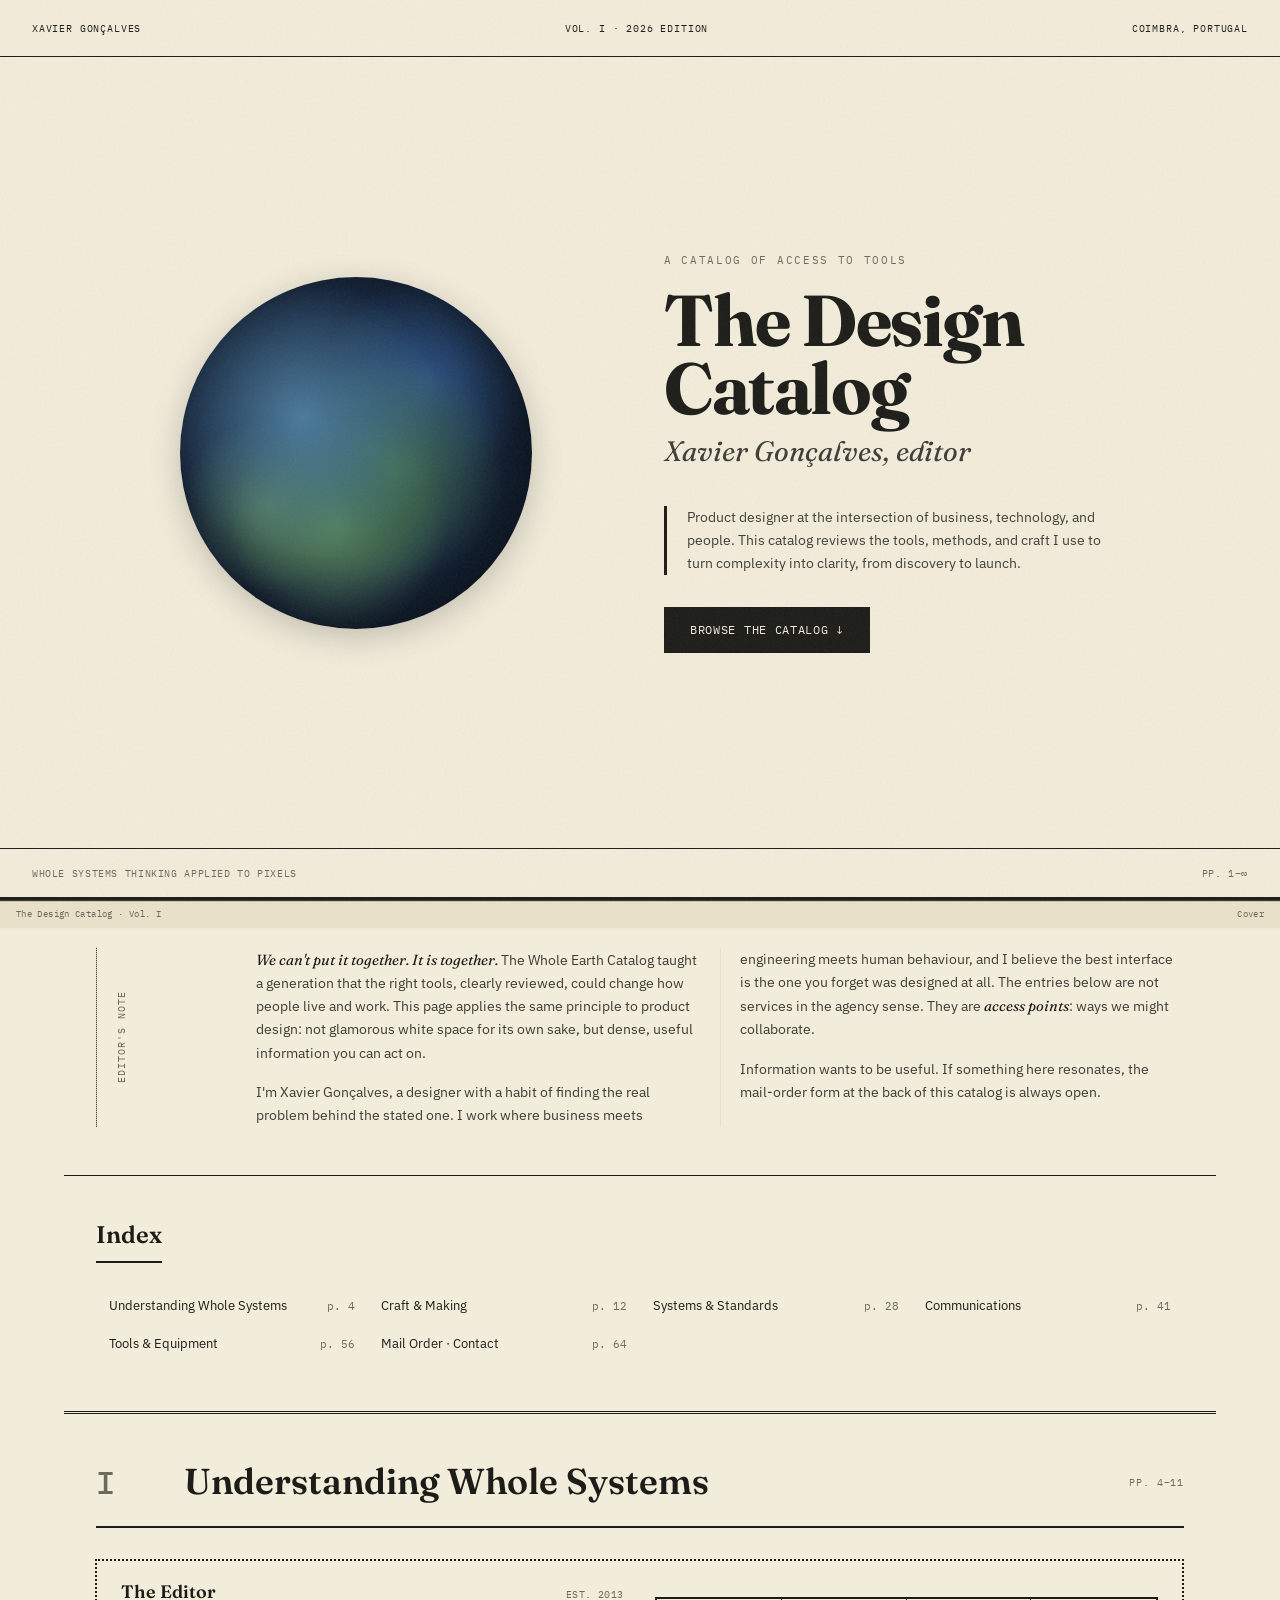
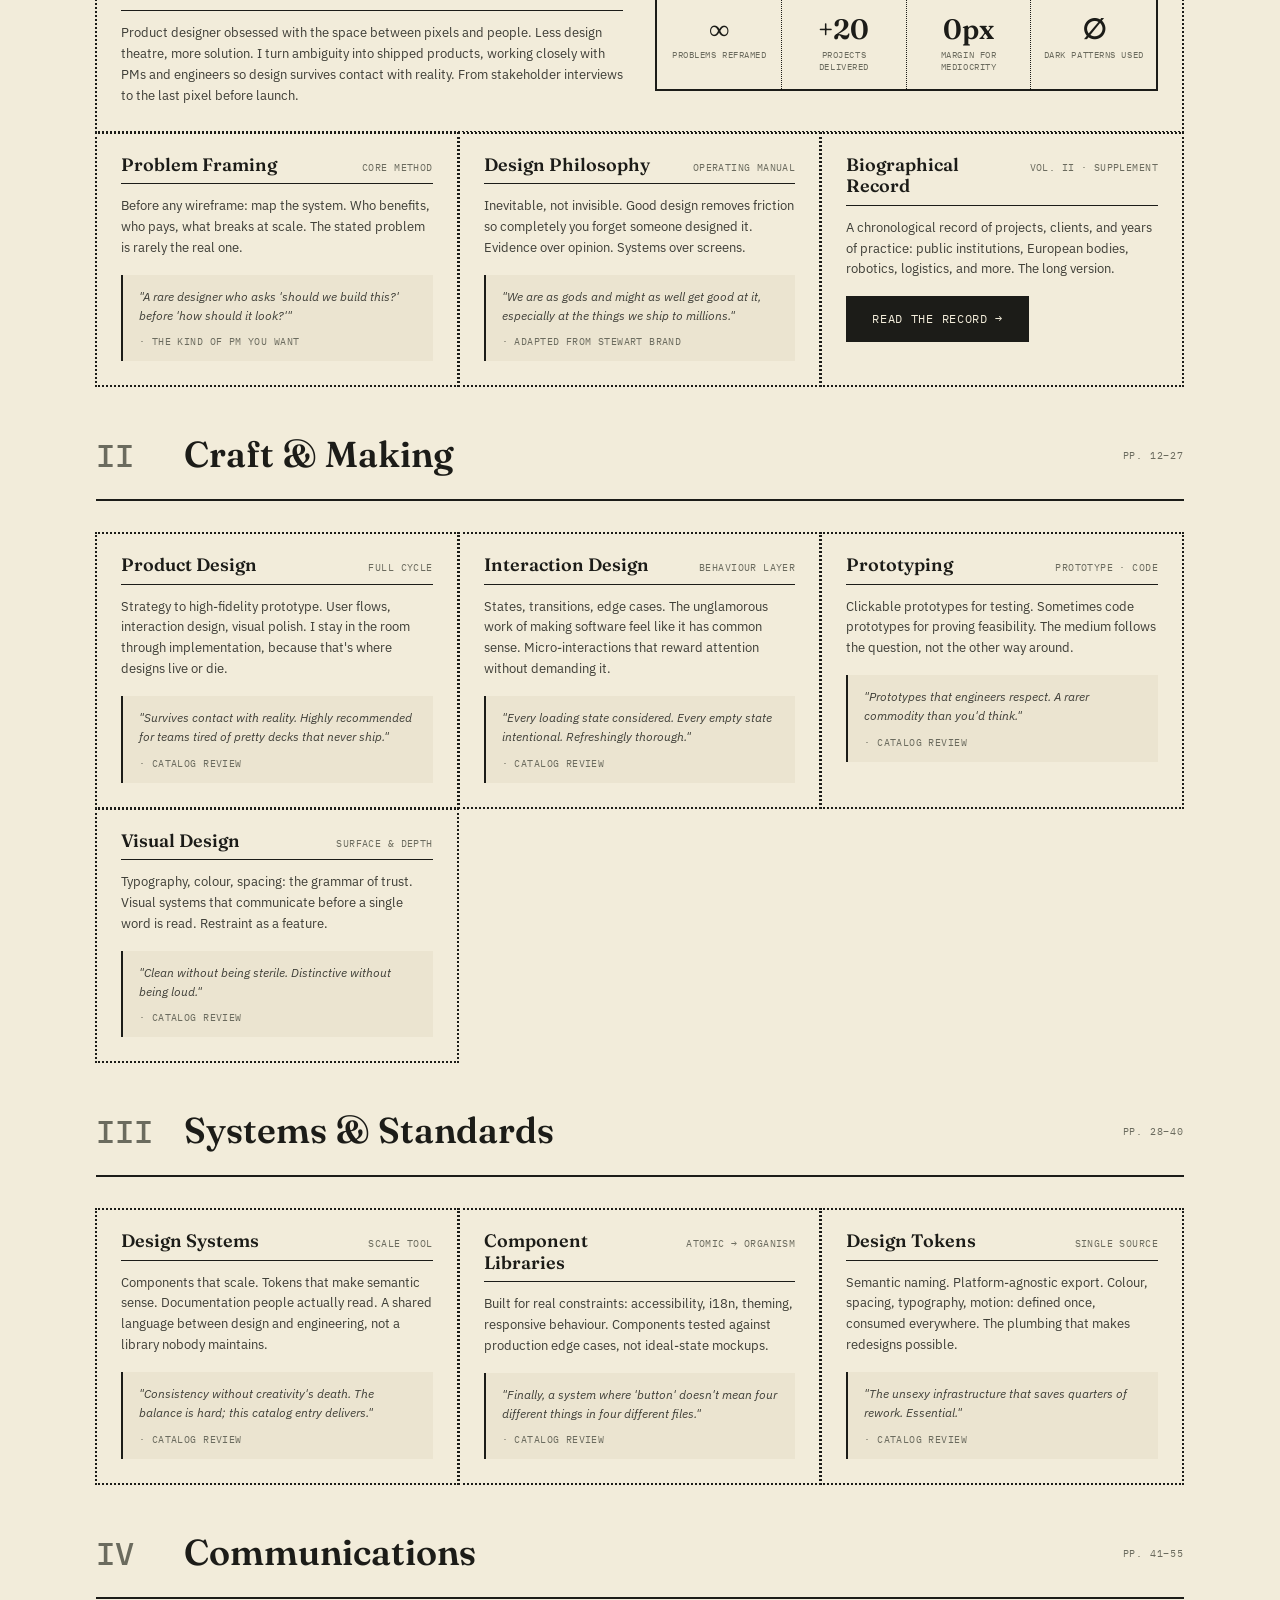
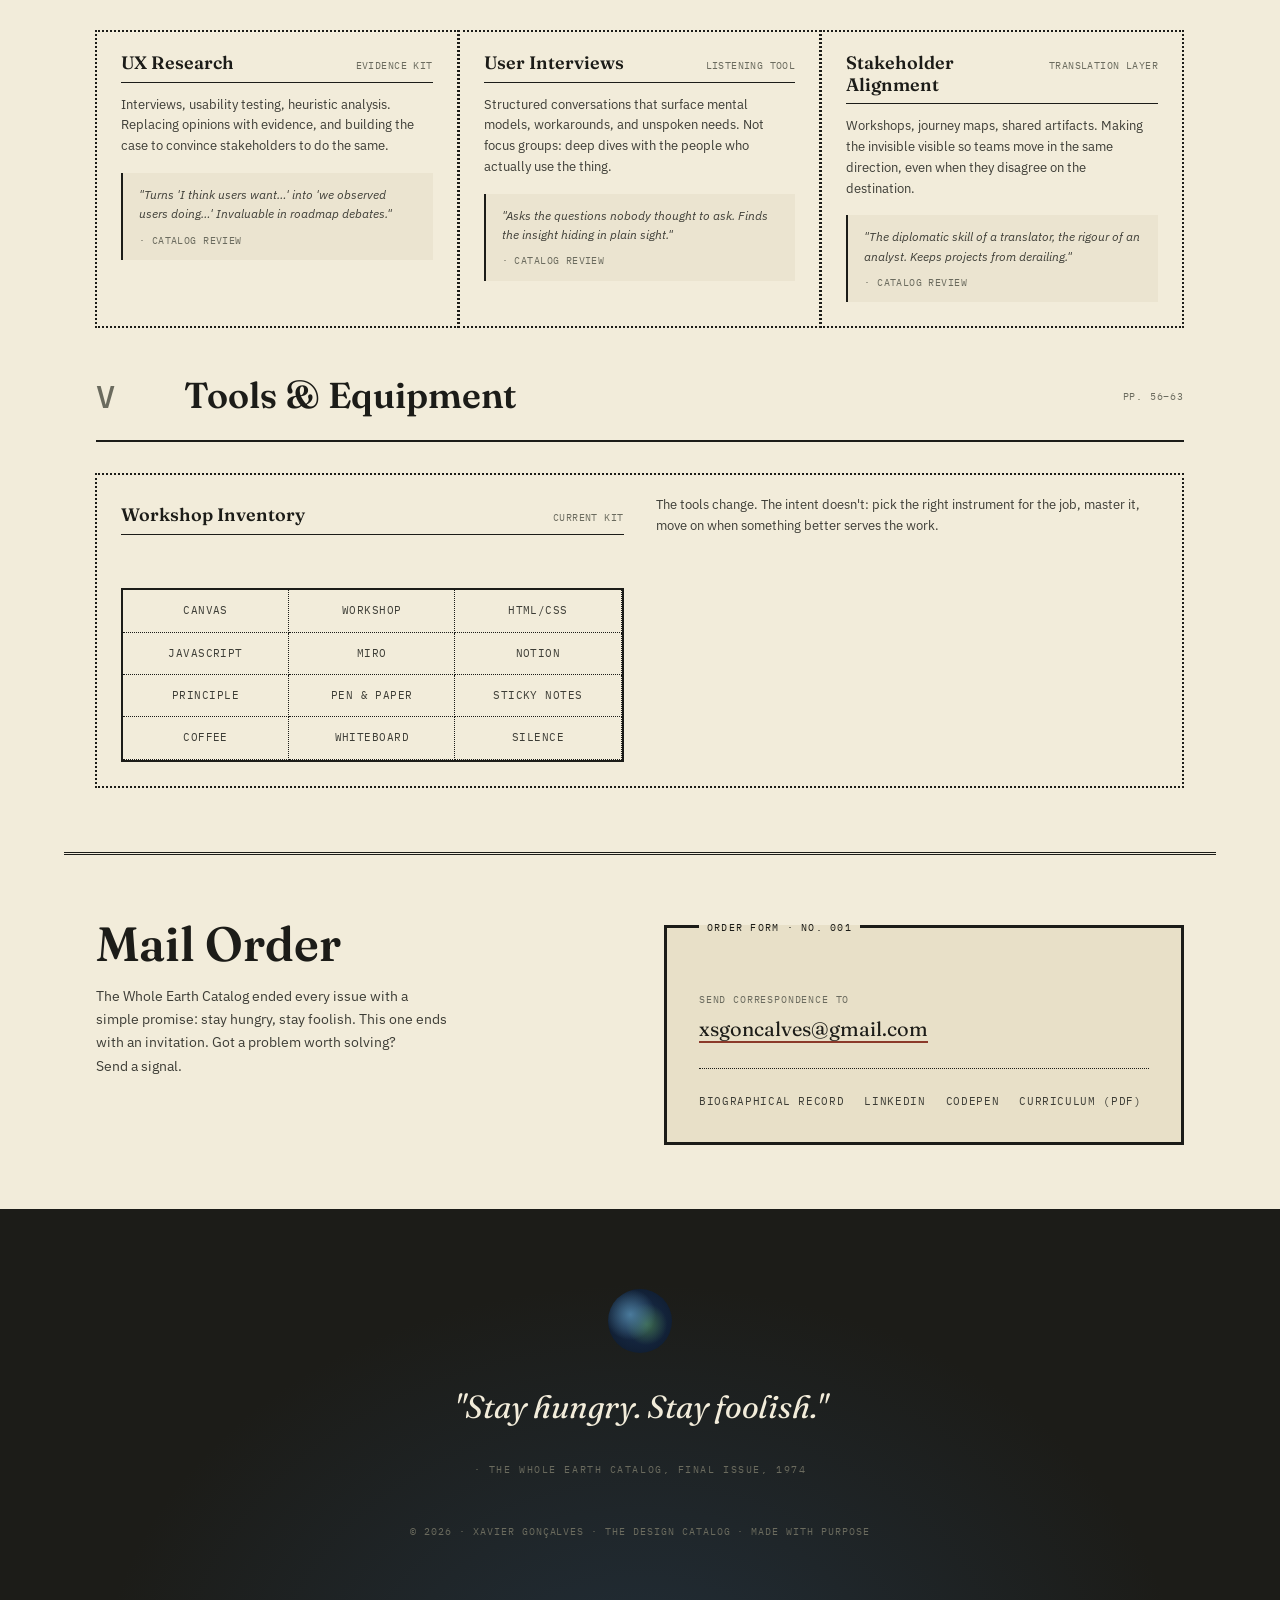
==== commit e48ea189: "feat(site): add bio page" ====
--- a/index.html
+++ b/index.html
@@ -75,6 +75,8 @@
       display: flex;
       justify-content: space-between;
       align-items: baseline;
+      flex-wrap: wrap;
+      gap: 0.5rem 1.5rem;
       padding: 1.25rem 2rem;
       border-bottom: 1px solid var(--ink);
       font-family: 'IBM Plex Mono', monospace;
@@ -82,6 +84,13 @@
       letter-spacing: 0.08em;
       text-transform: uppercase;
     }
+
+    .cover-masthead a {
+      text-decoration: none;
+      color: var(--muted);
+      transition: color 0.2s;
+    }
+    .cover-masthead a:hover { color: var(--accent); }
 
     .cover-body {
       display: grid;
@@ -288,7 +297,7 @@
 
     .section-header {
       display: grid;
-      grid-template-columns: 3rem 1fr auto;
+      grid-template-columns: 4.5rem 1fr auto;
       align-items: center;
       gap: 1rem;
       padding: 3rem 0 1.5rem;
@@ -302,6 +311,8 @@
       font-weight: 500;
       line-height: 1;
       color: var(--muted);
+      width: 4.5rem;
+      flex-shrink: 0;
     }
 
     .section-title {
@@ -372,7 +383,7 @@
 
     .entry-review {
       background: var(--review-bg);
-      border-left: 3px solid var(--ink);
+      border-left: 2px solid var(--ink);
       padding: 0.75rem 1rem;
       font-size: 0.78rem;
       line-height: 1.55;
@@ -644,7 +655,6 @@
         margin-right: auto;
       }
       .cover-masthead, .cover-footer { padding: 1rem 1.25rem; }
-      .masthead-availability { display: none; }
       .editorial {
         grid-template-columns: 1fr;
         padding: 2rem 1.25rem;
@@ -664,7 +674,7 @@
       .stat { border-bottom: 1px dotted var(--ink); }
       .stat:nth-child(3), .stat:nth-child(4) { border-bottom: none; }
       .mail-order { grid-template-columns: 1fr; padding: 3rem 1.25rem; }
-      .section-header { grid-template-columns: 2.5rem 1fr; }
+      .section-header { grid-template-columns: 3.5rem 1fr; }
       .section-page { display: none; }
     }
 
@@ -685,9 +695,9 @@
   <!-- COVER -->
   <header class="cover" id="top">
     <div class="cover-masthead">
+      <span>Xavier Gonçalves</span>
       <span>Vol. I · 2026 Edition</span>
       <span>Coimbra, Portugal</span>
-      <span class="masthead-availability">Available for projects</span>
     </div>
 
     <div class="cover-body">
@@ -807,6 +817,17 @@
             <cite>· Adapted from Stewart Brand</cite>
           </blockquote>
         </article>
+
+        <article class="entry">
+          <div class="entry-header">
+            <h3 class="entry-name">Biographical Record</h3>
+            <span class="entry-meta">Vol. II · Supplement</span>
+          </div>
+          <p class="entry-desc">
+            A chronological record of projects, clients, and years of practice: public institutions, European bodies, robotics, logistics, and more. The long version.
+          </p>
+          <a href="./bio.html" class="cover-cta">Read the record →</a>
+        </article>
       </div>
     </section>
 
@@ -1038,9 +1059,9 @@
       </div>
 
       <nav class="order-links" aria-label="Additional resources">
+        <a href="./bio.html">Biographical Record</a>
         <a href="https://www.linkedin.com/in/xavier-goncalves" target="_blank" rel="noopener noreferrer">LinkedIn</a>
         <a href="https://codepen.io/collection/ArprPM" target="_blank" rel="noopener noreferrer">CodePen</a>
-        <a href="https://www.behance.net/xaviergoncalves" target="_blank" rel="noopener noreferrer">Behance</a>
         <a href="https://xgoncalves.github.io/resources/XavierGoncalves-CV.pdf" target="_blank" rel="noopener noreferrer">Curriculum (PDF)</a>
       </nav>
     </fieldset>
